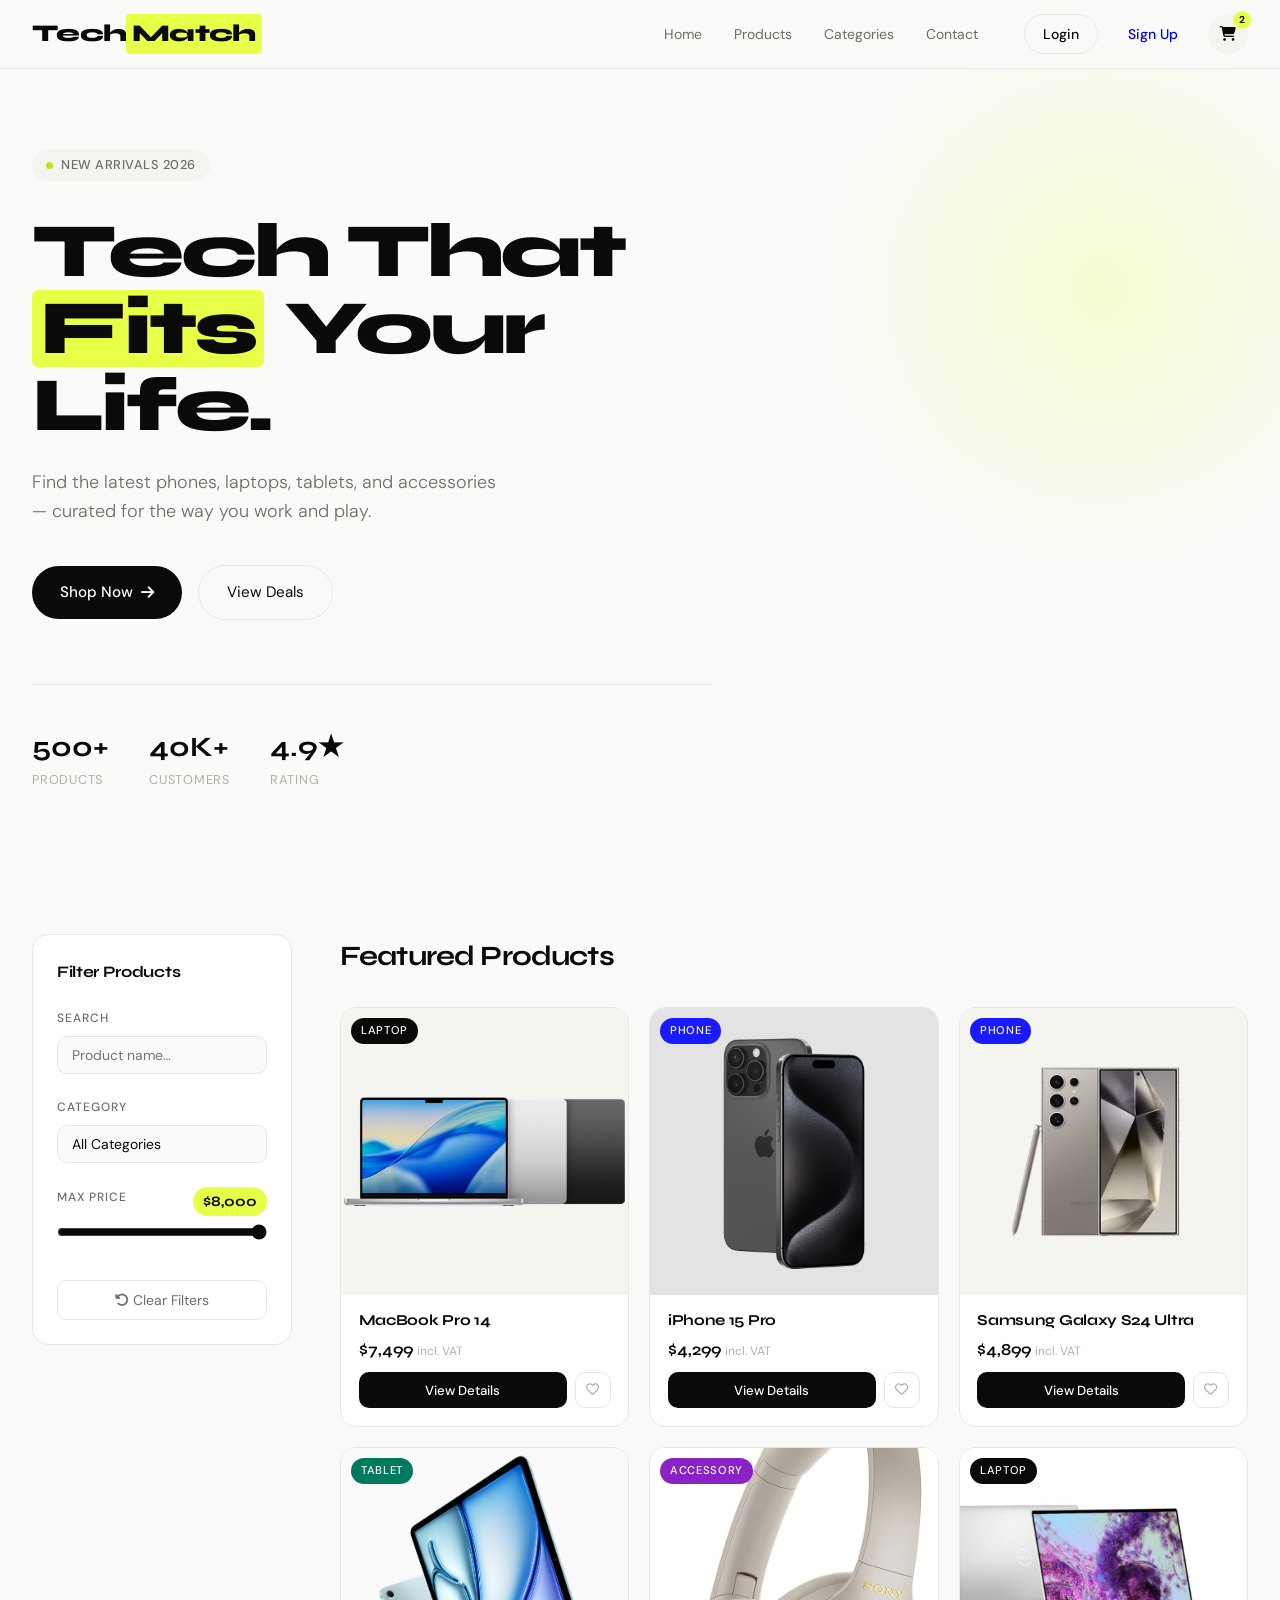
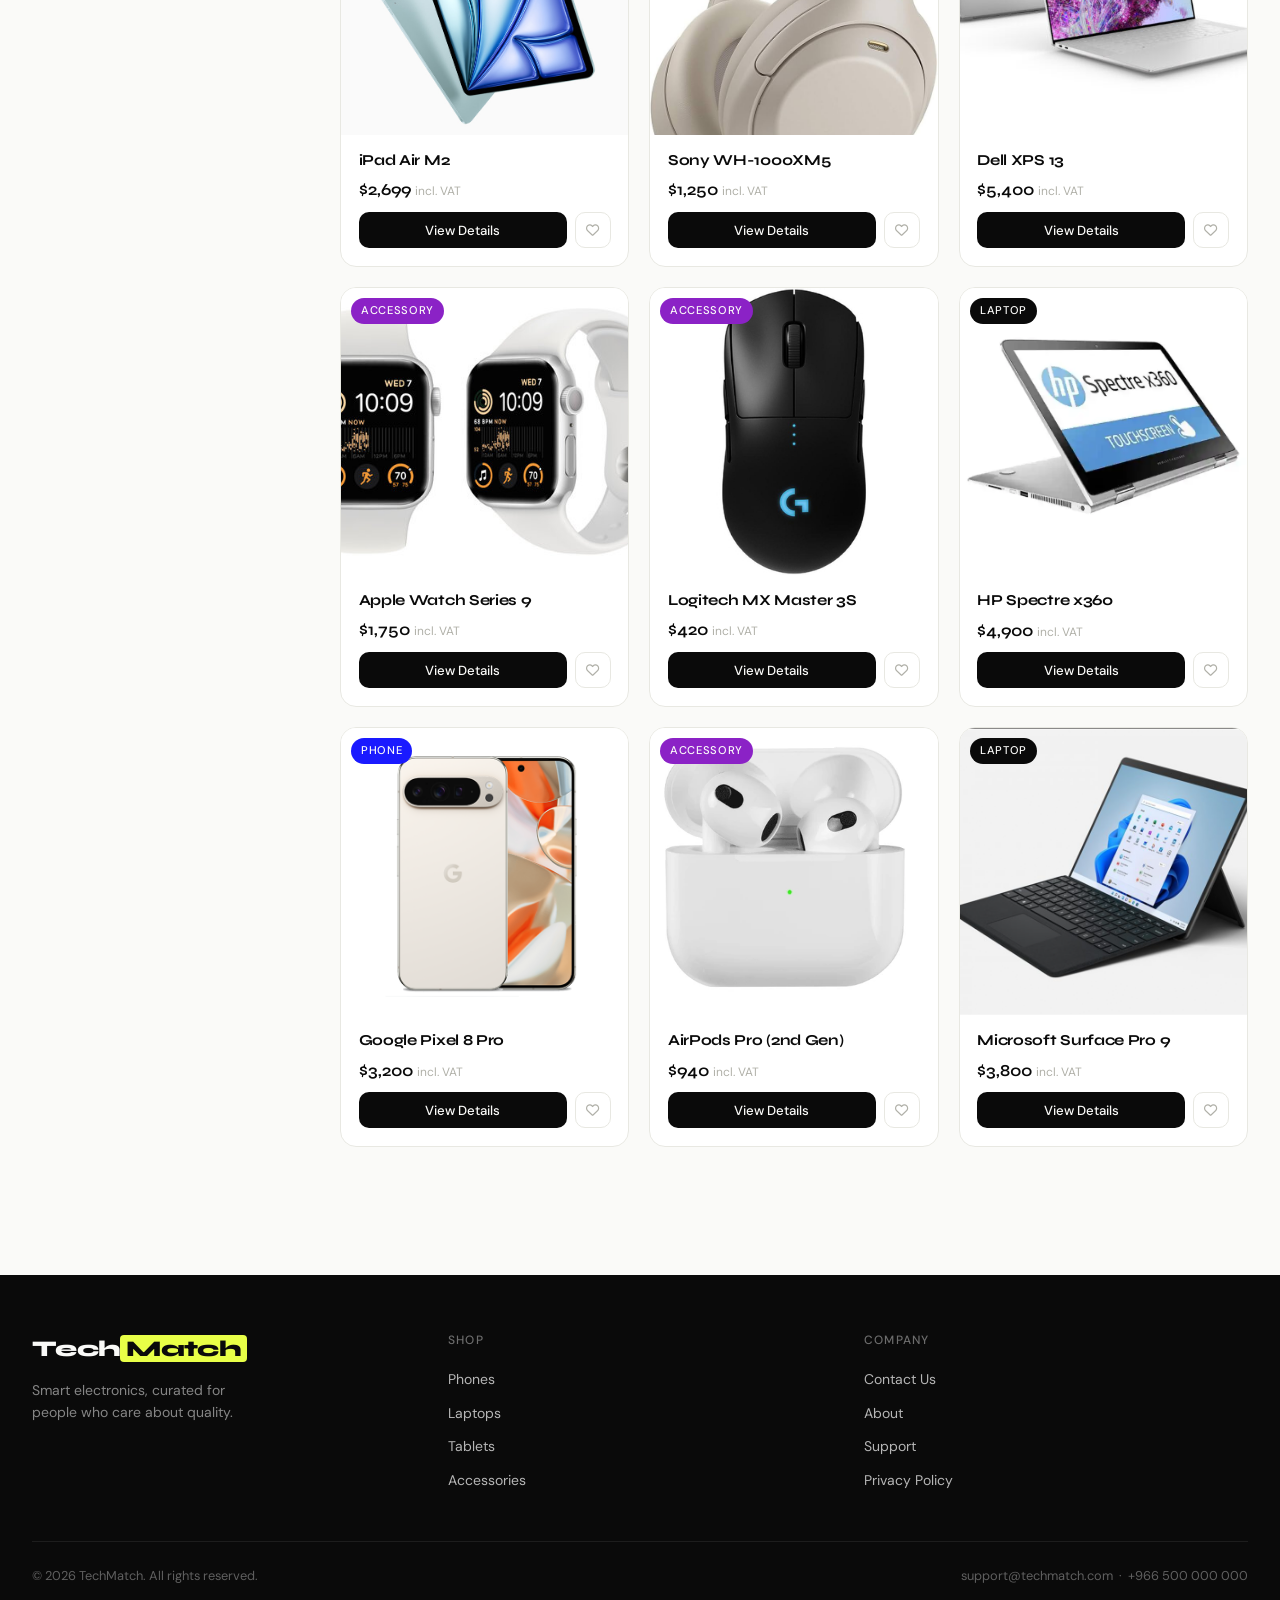
==== index.html @ baa8d76c "Update index.html" ====
<!DOCTYPE html>
<html lang="en">
<head>
  <meta charset="UTF-8" />
  <meta name="viewport" content="width=device-width, initial-scale=1.0" />
  <title>TechMatch — Smart Electronics Store</title>

  <link rel="stylesheet" href="https://cdnjs.cloudflare.com/ajax/libs/font-awesome/6.5.0/css/all.min.css" />
  <link href="https://fonts.googleapis.com/css2?family=Syne:wght@400;600;700;800&family=DM+Sans:ital,wght@0,300;0,400;0,500;1,300&display=swap" rel="stylesheet" />
  <link rel="stylesheet" href="css/index.css" />
</head>
<body>

  <header>
    <nav class="navbar">
      <div class="logo">Tech<span>Match</span></div>

      <ul class="nav-links">
        <li><a href="index.html">Home</a></li>
        <li><a href="#products">Products</a></li>
        <li><a href="#">Categories</a></li>
        <li><a href="html/contact.html">Contact</a></li>
      </ul>

      <div class="nav-actions">
  <a href="login.html" class="btn-nav btn-nav-outline">Login</a>
  <a href="signup.html" class="btn-nav btn-nav-primary">Sign Up</a>

  <a href="cart.html" class="cart-icon">
    <i class="fa-solid fa-cart-shopping"></i>
    <span class="cart-count">2</span>
  </a>
</div>
    </nav>
  </header>

  <section class="hero">
    <div class="hero-content">
      <div class="hero-eyebrow"><span></span> New Arrivals 2026</div>
      <h1>Tech That <em>Fits</em> Your Life.</h1>
      <p>Find the latest phones, laptops, tablets, and accessories — curated for the way you work and play.</p>

      <div class="hero-cta">
        <a href="#products" class="btn-primary">
          Shop Now <i class="fa-solid fa-arrow-right"></i>
        </a>
        <a href="#" class="btn-secondary">
          View Deals
        </a>
      </div>

      <div class="hero-stats">
        <div>
          <div class="hero-stat-num">500+</div>
          <div class="hero-stat-label">Products</div>
        </div>
        <div>
          <div class="hero-stat-num">40K+</div>
          <div class="hero-stat-label">Customers</div>
        </div>
        <div>
          <div class="hero-stat-num">4.9★</div>
          <div class="hero-stat-label">Rating</div>
        </div>
      </div>
    </div>
  </section>

  <main class="container" id="products">
    <aside class="sidebar" aria-label="Product filters">
      <h2>Filter Products</h2>

      <div class="filter-group">
        <label for="search">Search</label>
        <input type="text" id="search" placeholder="Product name…" />
      </div>

      <div class="filter-group">
        <label for="category">Category</label>
        <select id="category">
          <option value="all">All Categories</option>
          <option value="phone">Phones</option>
          <option value="laptop">Laptops</option>
          <option value="tablet">Tablets</option>
          <option value="accessory">Accessories</option>
        </select>
      </div>

      <div class="filter-group">
        <div class="price-display">
          <label for="price">Max Price</label>
          <span class="price-badge" id="priceValue">$8,000</span>
        </div>
        <input type="range" id="price" min="100" max="8000" value="8000" step="100" />
      </div>

      <button class="clear-btn" id="clearFilters">
        <i class="fa-solid fa-rotate-left"></i> Clear Filters
      </button>
    </aside>

    <section class="products-section">
      <h2>Featured Products</h2>

      <div class="products-grid" id="productsGrid">

        <article class="product-card" data-category="laptop" data-price="7499" data-id="macbook-pro-14">
          <div class="product-img-wrap">
            <img src="images/products/macpro.jpg" alt="MacBook Pro 14" />
            <span class="product-badge laptop">Laptop</span>
          </div>
          <div class="product-info">
            <h3>MacBook Pro 14</h3>
            <p class="price">$7,499 <small>incl. VAT</small></p>
            <div class="product-actions">
              <button class="btn-view" onclick="goToProduct('macbook-pro-14')">View Details</button>
              <button class="btn-wishlist" aria-label="Add to wishlist"><i class="fa-regular fa-heart"></i></button>
            </div>
          </div>
        </article>

        <article class="product-card" data-category="phone" data-price="4299" data-id="iphone-15-pro">
          <div class="product-img-wrap">
            <img src="images/products/iphone15.jpg" alt="iPhone 15 Pro" />
            <span class="product-badge phone">Phone</span>
          </div>
          <div class="product-info">
            <h3>iPhone 15 Pro</h3>
            <p class="price">$4,299 <small>incl. VAT</small></p>
            <div class="product-actions">
              <button class="btn-view" onclick="goToProduct('iphone-15-pro')">View Details</button>
              <button class="btn-wishlist" aria-label="Add to wishlist"><i class="fa-regular fa-heart"></i></button>
            </div>
          </div>
        </article>

        <article class="product-card" data-category="phone" data-price="4899" data-id="samsung-s24-ultra">
          <div class="product-img-wrap">
            <img src="images/products/s24u.jpg" alt="Samsung Galaxy S24 Ultra" />
            <span class="product-badge phone">Phone</span>
          </div>
          <div class="product-info">
            <h3>Samsung Galaxy S24 Ultra</h3>
            <p class="price">$4,899 <small>incl. VAT</small></p>
            <div class="product-actions">
              <button class="btn-view" onclick="goToProduct('samsung-s24-ultra')">View Details</button>
              <button class="btn-wishlist" aria-label="Add to wishlist"><i class="fa-regular fa-heart"></i></button>
            </div>
          </div>
        </article>

        <article class="product-card" data-category="tablet" data-price="2699" data-id="ipad-air-m2">
          <div class="product-img-wrap">
            <img src="images/products/ipadair.jpg" alt="iPad Air M2" />
            <span class="product-badge tablet">Tablet</span>
          </div>
          <div class="product-info">
            <h3>iPad Air M2</h3>
            <p class="price">$2,699 <small>incl. VAT</small></p>
            <div class="product-actions">
              <button class="btn-view" onclick="goToProduct('ipad-air-m2')">View Details</button>
              <button class="btn-wishlist" aria-label="Add to wishlist"><i class="fa-regular fa-heart"></i></button>
            </div>
          </div>
        </article>

        <article class="product-card" data-category="accessory" data-price="1250" data-id="sony-wh1000xm5">
          <div class="product-img-wrap">
            <img src="images/products/sonyh.jpg" alt="Sony WH-1000XM5" />
            <span class="product-badge accessory">Accessory</span>
          </div>
          <div class="product-info">
            <h3>Sony WH-1000XM5</h3>
            <p class="price">$1,250 <small>incl. VAT</small></p>
            <div class="product-actions">
              <button class="btn-view" onclick="goToProduct('sony-wh1000xm5')">View Details</button>
              <button class="btn-wishlist" aria-label="Add to wishlist"><i class="fa-regular fa-heart"></i></button>
            </div>
          </div>
        </article>

        <article class="product-card" data-category="laptop" data-price="5400" data-id="dell-xps-13">
          <div class="product-img-wrap">
            <img src="images/products/dellxps.jpg" alt="Dell XPS 13" />
            <span class="product-badge laptop">Laptop</span>
          </div>
          <div class="product-info">
            <h3>Dell XPS 13</h3>
            <p class="price">$5,400 <small>incl. VAT</small></p>
            <div class="product-actions">
              <button class="btn-view" onclick="goToProduct('dell-xps-13')">View Details</button>
              <button class="btn-wishlist" aria-label="Add to wishlist"><i class="fa-regular fa-heart"></i></button>
            </div>
          </div>
        </article>

        <article class="product-card" data-category="accessory" data-price="1750" data-id="apple-watch-s9">
          <div class="product-img-wrap">
            <img src="images/products/watch9.jpg" alt="Apple Watch Series 9" />
            <span class="product-badge accessory">Accessory</span>
          </div>
          <div class="product-info">
            <h3>Apple Watch Series 9</h3>
            <p class="price">$1,750 <small>incl. VAT</small></p>
            <div class="product-actions">
              <button class="btn-view" onclick="goToProduct('apple-watch-s9')">View Details</button>
              <button class="btn-wishlist" aria-label="Add to wishlist"><i class="fa-regular fa-heart"></i></button>
            </div>
          </div>
        </article>

        <article class="product-card" data-category="accessory" data-price="420" data-id="logitech-mx-master">
          <div class="product-img-wrap">
            <img src="images/products/logimouse.jpg" alt="Logitech MX Master 3S" />
            <span class="product-badge accessory">Accessory</span>
          </div>
          <div class="product-info">
            <h3>Logitech MX Master 3S</h3>
            <p class="price">$420 <small>incl. VAT</small></p>
            <div class="product-actions">
              <button class="btn-view" onclick="goToProduct('logitech-mx-master')">View Details</button>
              <button class="btn-wishlist" aria-label="Add to wishlist"><i class="fa-regular fa-heart"></i></button>
            </div>
          </div>
        </article>

        <article class="product-card" data-category="laptop" data-price="4900" data-id="hp-spectre-x360">
          <div class="product-img-wrap">
            <img src="images/products/hpspectre.jpg" alt="HP Spectre x360" />
            <span class="product-badge laptop">Laptop</span>
          </div>
          <div class="product-info">
            <h3>HP Spectre x360</h3>
            <p class="price">$4,900 <small>incl. VAT</small></p>
            <div class="product-actions">
              <button class="btn-view" onclick="goToProduct('hp-spectre-x360')">View Details</button>
              <button class="btn-wishlist" aria-label="Add to wishlist"><i class="fa-regular fa-heart"></i></button>
            </div>
          </div>
        </article>

        <article class="product-card" data-category="phone" data-price="3200" data-id="google-pixel-8-pro">
          <div class="product-img-wrap">
            <img src="images/products/pixel8.jpg" alt="Google Pixel 8 Pro" />
            <span class="product-badge phone">Phone</span>
          </div>
          <div class="product-info">
            <h3>Google Pixel 8 Pro</h3>
            <p class="price">$3,200 <small>incl. VAT</small></p>
            <div class="product-actions">
              <button class="btn-view" onclick="goToProduct('google-pixel-8-pro')">View Details</button>
              <button class="btn-wishlist" aria-label="Add to wishlist"><i class="fa-regular fa-heart"></i></button>
            </div>
          </div>
        </article>

        <article class="product-card" data-category="accessory" data-price="940" data-id="airpods-pro-2">
          <div class="product-img-wrap">
            <img src="images/products/airpods.jpg" alt="AirPods Pro 2nd Gen" />
            <span class="product-badge accessory">Accessory</span>
          </div>
          <div class="product-info">
            <h3>AirPods Pro (2nd Gen)</h3>
            <p class="price">$940 <small>incl. VAT</small></p>
            <div class="product-actions">
              <button class="btn-view" onclick="goToProduct('airpods-pro-2')">View Details</button>
              <button class="btn-wishlist" aria-label="Add to wishlist"><i class="fa-regular fa-heart"></i></button>
            </div>
          </div>
        </article>

        <article class="product-card" data-category="laptop" data-price="3800" data-id="surface-pro-9">
          <div class="product-img-wrap">
            <img src="images/products/surface.jpg" alt="Microsoft Surface Pro 9" />
            <span class="product-badge laptop">Laptop</span>
          </div>
          <div class="product-info">
            <h3>Microsoft Surface Pro 9</h3>
            <p class="price">$3,800 <small>incl. VAT</small></p>
            <div class="product-actions">
              <button class="btn-view" onclick="goToProduct('surface-pro-9')">View Details</button>
              <button class="btn-wishlist" aria-label="Add to wishlist"><i class="fa-regular fa-heart"></i></button>
            </div>
          </div>
        </article>

      </div>
    </section>
  </main>

  <footer>
    <div class="footer-inner">
      <div class="footer-brand">
        <div class="logo-footer">Tech<span>Match</span></div>
        <p>Smart electronics, curated for people who care about quality.</p>
      </div>
      <div class="footer-col">
        <h4>Shop</h4>
        <ul>
          <li><a href="#">Phones</a></li>
          <li><a href="#">Laptops</a></li>
          <li><a href="#">Tablets</a></li>
          <li><a href="#">Accessories</a></li>
        </ul>
      </div>
      <div class="footer-col">
        <h4>Company</h4>
        <ul>
          <li><a href="html/contact.html">Contact Us</a></li>
          <li><a href="#">About</a></li>
          <li><a href="#">Support</a></li>
          <li><a href="#">Privacy Policy</a></li>
        </ul>
      </div>
    </div>
    <div class="footer-bottom">
      <p>&copy; 2026 TechMatch. All rights reserved.</p>
      <p>support@techmatch.com &nbsp;·&nbsp; +966 500 000 000</p>
    </div>
  </footer>

  <script src="js/index.js"></script>
  <script>
    function goToProduct(productId) {
      window.location.href = 'html/product.html?id=' + productId;
    }
  </script>
</body>
</html>
---- css/index.css ----
*,
*::before,
*::after {
  box-sizing: border-box;
  margin: 0;
  padding: 0;
}

:root {
  --black: #0a0a0a;
  --white: #fafaf8;
  --accent: #e8ff47;
  --accent-dark: #c8df20;
  --gray-100: #f4f4f0;
  --gray-200: #e8e8e2;
  --gray-400: #b0b0a8;
  --gray-600: #6e6e68;
  --gray-800: #2a2a26;
  --card-bg: #ffffff;
  --nav-h: 68px;
}

html {
  scroll-behavior: smooth;
}

body {
  font-family: 'DM Sans', sans-serif;
  background: var(--white);
  color: var(--black);
  font-size: 16px;
  line-height: 1.6;
  overflow-x: hidden;
}

/* NAVBAR */
header {
  position: sticky;
  top: 0;
  z-index: 100;
  background: rgba(250, 250, 248, 0.92);
  backdrop-filter: blur(14px);
  border-bottom: 1px solid var(--gray-200);
}

.navbar {
  max-width: 1280px;
  margin: 0 auto;
  padding: 0 2rem;
  height: var(--nav-h);
  display: flex;
  align-items: center;
  gap: 2rem;
}

.logo {
  font-family: 'Syne', sans-serif;
  font-weight: 800;
  font-size: 1.5rem;
  letter-spacing: -0.03em;
  color: var(--black);
  text-decoration: none;
  flex-shrink: 0;
}

.logo span {
  display: inline-block;
  background: var(--accent);
  color: var(--black);
  padding: 1px 6px;
  border-radius: 4px;
}

.nav-links {
  display: flex;
  list-style: none;
  gap: 0.25rem;
  margin-left: auto;
}

.nav-links a {
  display: block;
  padding: 6px 14px;
  font-size: 0.875rem;
  font-weight: 400;
  color: var(--gray-600);
  text-decoration: none;
  border-radius: 100px;
  transition: background 0.18s, color 0.18s;
}

.nav-links a:hover {
  background: var(--gray-100);
  color: var(--black);
}

.nav-actions {
  display: flex;
  align-items: center;
  gap: 0.75rem;
  flex-shrink: 0;
}

.btn-nav {
  padding: 8px 18px;
  font-family: 'DM Sans', sans-serif;
  font-size: 0.875rem;
  font-weight: 500;
  border-radius: 100px;
  cursor: pointer;
  text-decoration: none;
  transition: all 0.18s;
}

.btn-nav-outline {
  background: transparent;
  border: 1px solid var(--gray-200);
  color: var(--black);
}

.btn-nav-outline:hover {
  background: var(--gray-100);
}

.cart-icon {
  position: relative;
  width: 40px;
  height: 40px;
  display: flex;
  align-items: center;
  justify-content: center;
  border-radius: 50%;
  background: var(--gray-100);
  color: var(--black);
  text-decoration: none;
  transition: background 0.18s;
  font-size: 0.9rem;
}

.cart-icon:hover {
  background: var(--gray-200);
}

.cart-count {
  position: absolute;
  top: -3px;
  right: -3px;
  width: 18px;
  height: 18px;
  background: var(--accent);
  color: var(--black);
  font-size: 10px;
  font-weight: 700;
  border-radius: 50%;
  display: flex;
  align-items: center;
  justify-content: center;
}

/* HERO */
.hero {
  min-height: calc(92vh - var(--nav-h));
  display: flex;
  align-items: center;
  padding: 5rem 2rem;
  max-width: 1280px;
  margin: 0 auto;
  position: relative;
}

.hero::before {
  content: '';
  position: absolute;
  top: -80px;
  right: -120px;
  width: 600px;
  height: 600px;
  background: radial-gradient(circle, rgba(232, 255, 71, 0.22) 0%, transparent 65%);
  pointer-events: none;
}

.hero-content {
  max-width: 680px;
}

.hero-eyebrow {
  display: inline-flex;
  align-items: center;
  gap: 8px;
  padding: 6px 14px;
  background: var(--gray-100);
  border-radius: 100px;
  font-size: 0.8rem;
  font-weight: 500;
  color: var(--gray-600);
  margin-bottom: 2rem;
  letter-spacing: 0.04em;
  text-transform: uppercase;
}

.hero-eyebrow span {
  display: inline-block;
  width: 7px;
  height: 7px;
  background: var(--accent-dark);
  border-radius: 50%;
}

.hero h1 {
  font-family: 'Syne', sans-serif;
  font-size: clamp(2.8rem, 6vw, 5.5rem);
  font-weight: 800;
  line-height: 1;
  letter-spacing: -0.04em;
  color: var(--black);
  margin-bottom: 1.5rem;
}

.hero h1 em {
  font-style: normal;
  display: inline-block;
  background: var(--accent);
  padding: 0 8px;
  border-radius: 6px;
}

.hero p {
  font-size: 1.125rem;
  color: var(--gray-600);
  max-width: 480px;
  margin-bottom: 2.5rem;
  font-weight: 300;
}

.hero-cta {
  display: flex;
  align-items: center;
  gap: 1rem;
  flex-wrap: wrap;
}

.btn-primary {
  display: inline-flex;
  align-items: center;
  gap: 8px;
  padding: 14px 28px;
  background: var(--black);
  color: var(--white);
  font-family: 'DM Sans', sans-serif;
  font-size: 0.95rem;
  font-weight: 500;
  border-radius: 100px;
  text-decoration: none;
  transition: transform 0.2s, background 0.2s;
}

.btn-primary:hover {
  background: var(--gray-800);
  transform: translateY(-1px);
}

.btn-secondary {
  display: inline-flex;
  align-items: center;
  gap: 8px;
  padding: 14px 28px;
  background: transparent;
  color: var(--black);
  font-family: 'DM Sans', sans-serif;
  font-size: 0.95rem;
  font-weight: 400;
  border-radius: 100px;
  text-decoration: none;
  border: 1px solid var(--gray-200);
  transition: border-color 0.2s, background 0.2s;
}

.btn-secondary:hover {
  border-color: var(--gray-400);
  background: var(--gray-100);
}

.hero-stats {
  display: flex;
  gap: 2.5rem;
  margin-top: 4rem;
  padding-top: 2.5rem;
  border-top: 1px solid var(--gray-200);
}

.hero-stat-num {
  font-family: 'Syne', sans-serif;
  font-size: 1.75rem;
  font-weight: 700;
  color: var(--black);
}

.hero-stat-label {
  font-size: 0.8rem;
  color: var(--gray-400);
  text-transform: uppercase;
  letter-spacing: 0.06em;
}

/* MAIN */
.container {
  max-width: 1280px;
  margin: 0 auto;
  padding: 4rem 2rem;
  display: grid;
  grid-template-columns: 260px 1fr;
  gap: 3rem;
  align-items: start;
}

/* SIDEBAR */
.sidebar {
  background: var(--card-bg);
  border: 1px solid var(--gray-200);
  border-radius: 16px;
  padding: 1.5rem;
  position: sticky;
  top: calc(var(--nav-h) + 1.5rem);
}

.sidebar h2 {
  font-family: 'Syne', sans-serif;
  font-size: 1rem;
  font-weight: 700;
  letter-spacing: -0.02em;
  margin-bottom: 1.5rem;
  color: var(--black);
}

.filter-group {
  margin-bottom: 1.5rem;
}

.filter-group label {
  display: block;
  font-size: 0.75rem;
  font-weight: 500;
  color: var(--gray-600);
  text-transform: uppercase;
  letter-spacing: 0.08em;
  margin-bottom: 0.5rem;
}

.filter-group input[type="text"],
.filter-group select {
  width: 100%;
  padding: 9px 14px;
  border: 1px solid var(--gray-200);
  border-radius: 10px;
  font-family: 'DM Sans', sans-serif;
  font-size: 0.875rem;
  background: var(--white);
  color: var(--black);
  transition: border-color 0.18s, box-shadow 0.18s;
  outline: none;
  appearance: none;
}

.filter-group input[type="text"]:focus,
.filter-group select:focus {
  border-color: var(--black);
  box-shadow: 0 0 0 3px rgba(10, 10, 10, 0.07);
}

.filter-group input[type="range"] {
  width: 100%;
  accent-color: var(--black);
  margin-top: 8px;
}

.price-display {
  display: flex;
  justify-content: space-between;
  align-items: center;
}

.price-badge {
  font-family: 'Syne', sans-serif;
  font-size: 0.9rem;
  font-weight: 700;
  background: var(--accent);
  color: var(--black);
  padding: 3px 10px;
  border-radius: 100px;
}

.clear-btn {
  width: 100%;
  padding: 10px;
  background: transparent;
  border: 1px solid var(--gray-200);
  border-radius: 10px;
  font-family: 'DM Sans', sans-serif;
  font-size: 0.875rem;
  color: var(--gray-600);
  cursor: pointer;
  transition: all 0.18s;
  margin-top: 0.5rem;
}

.clear-btn:hover {
  background: var(--gray-100);
  color: var(--black);
  border-color: var(--gray-400);
}

/* PRODUCTS */
.products-section h2 {
  font-family: 'Syne', sans-serif;
  font-size: 1.75rem;
  font-weight: 700;
  letter-spacing: -0.03em;
  color: var(--black);
  margin-bottom: 1.75rem;
}

.products-grid {
  display: grid;
  grid-template-columns: repeat(auto-fill, minmax(220px, 1fr));
  gap: 1.25rem;
}

/* PRODUCT CARD */
.product-card {
  background: var(--card-bg);
  border: 1px solid var(--gray-200);
  border-radius: 16px;
  overflow: hidden;
  display: flex;
  flex-direction: column;
  transition: transform 0.22s, box-shadow 0.22s, border-color 0.22s;
  cursor: pointer;
  animation: fadeUp 0.5s ease both;
}

.product-card:hover {
  transform: translateY(-4px);
  border-color: var(--gray-400);
  box-shadow: 0 12px 40px rgba(0, 0, 0, 0.08);
}

.product-img-wrap {
  position: relative;
  aspect-ratio: 1 / 1;
  background: var(--gray-100);
  overflow: hidden;
}

.product-img-wrap img {
  width: 100%;
  height: 100%;
  object-fit: cover;
  transition: transform 0.4s;
}

.product-card:hover .product-img-wrap img {
  transform: scale(1.04);
}

.product-badge {
  position: absolute;
  top: 10px;
  left: 10px;
  padding: 4px 10px;
  border-radius: 100px;
  font-size: 0.7rem;
  font-weight: 500;
  text-transform: uppercase;
  letter-spacing: 0.06em;
  background: var(--black);
  color: var(--white);
}

.product-badge.phone {
  background: #1a1aff;
}

.product-badge.laptop {
  background: #0a0a0a;
}

.product-badge.tablet {
  background: #007a5e;
}

.product-badge.accessory {
  background: #8b22c6;
}

.product-info {
  padding: 1rem 1.1rem 1.1rem;
  display: flex;
  flex-direction: column;
  gap: 0.5rem;
  flex: 1;
}

.product-info h3 {
  font-family: 'Syne', sans-serif;
  font-size: 0.95rem;
  font-weight: 700;
  color: var(--black);
  letter-spacing: -0.02em;
  line-height: 1.2;
}

.product-info .price {
  font-size: 1.05rem;
  font-weight: 600;
  color: var(--black);
  font-family: 'Syne', sans-serif;
}

.product-info .price small {
  font-family: 'DM Sans', sans-serif;
  font-size: 0.75rem;
  font-weight: 400;
  color: var(--gray-400);
}

.product-actions {
  margin-top: auto;
  display: grid;
  grid-template-columns: 1fr auto;
  gap: 8px;
}

.btn-view {
  padding: 9px 14px;
  background: var(--black);
  color: var(--white);
  border: none;
  border-radius: 10px;
  font-family: 'DM Sans', sans-serif;
  font-size: 0.825rem;
  font-weight: 500;
  cursor: pointer;
  transition: background 0.18s;
}

.btn-view:hover {
  background: var(--gray-800);
}

.btn-wishlist {
  width: 36px;
  height: 36px;
  border-radius: 10px;
  border: 1px solid var(--gray-200);
  background: transparent;
  display: flex;
  align-items: center;
  justify-content: center;
  cursor: pointer;
  color: var(--gray-400);
  font-size: 0.85rem;
  transition: all 0.18s;
}

.btn-wishlist:hover {
  border-color: #e84393;
  color: #e84393;
  background: #fff0f8;
}

/* FOOTER */
footer {
  background: var(--black);
  color: var(--white);
  padding: 3.5rem 2rem;
  margin-top: 4rem;
}

.footer-inner {
  max-width: 1280px;
  margin: 0 auto;
  display: grid;
  grid-template-columns: 1fr 1fr 1fr;
  gap: 2rem;
  align-items: start;
}

.footer-brand .logo-footer {
  font-family: 'Syne', sans-serif;
  font-size: 1.4rem;
  font-weight: 800;
  letter-spacing: -0.03em;
  margin-bottom: 0.75rem;
}

.footer-brand .logo-footer span {
  background: var(--accent);
  color: var(--black);
  padding: 0 6px;
  border-radius: 4px;
}

.footer-brand p {
  font-size: 0.875rem;
  color: rgba(255, 255, 255, 0.5);
  max-width: 240px;
}

.footer-col h4 {
  font-size: 0.75rem;
  font-weight: 500;
  text-transform: uppercase;
  letter-spacing: 0.1em;
  color: rgba(255, 255, 255, 0.4);
  margin-bottom: 1rem;
}

.footer-col ul {
  list-style: none;
}

.footer-col ul li {
  margin-bottom: 0.5rem;
}

.footer-col ul li a {
  color: rgba(255, 255, 255, 0.7);
  text-decoration: none;
  font-size: 0.875rem;
  transition: color 0.18s;
}

.footer-col ul li a:hover {
  color: var(--accent);
}

.footer-bottom {
  max-width: 1280px;
  margin: 2.5rem auto 0;
  padding-top: 1.5rem;
  border-top: 1px solid rgba(255, 255, 255, 0.08);
  display: flex;
  align-items: center;
  justify-content: space-between;
  font-size: 0.8rem;
  color: rgba(255, 255, 255, 0.35);
}

/* RESPONSIVE */
@media (max-width: 900px) {
  .container {
    grid-template-columns: 1fr;
  }

  .sidebar {
    position: static;
  }

  .footer-inner {
    grid-template-columns: 1fr 1fr;
  }

  .nav-links {
    display: none;
  }

  .hero h1 {
    font-size: clamp(2.2rem, 8vw, 3.5rem);
  }
}

@media (max-width: 560px) {
  .footer-inner {
    grid-template-columns: 1fr;
  }

  .hero-stats {
    gap: 1.5rem;
  }

  .products-grid {
    grid-template-columns: repeat(2, 1fr);
    gap: 0.75rem;
  }
}

/* ANIMATIONS */
@keyframes fadeUp {
  from {
    opacity: 0;
    transform: translateY(24px);
  }
  to {
    opacity: 1;
    transform: translateY(0);
  }
}

.hero-content > * {
  animation: fadeUp 0.6s ease both;
}

.hero-eyebrow {
  animation-delay: 0.05s;
}

.hero h1 {
  animation-delay: 0.12s;
}

.hero p {
  animation-delay: 0.2s;
}

.hero-cta {
  animation-delay: 0.28s;
}

.hero-stats {
  animation-delay: 0.36s;
}
.back-btn{
display:inline-block;
margin:20px;
text-decoration:none;
color:#000;
font-weight:bold;
}
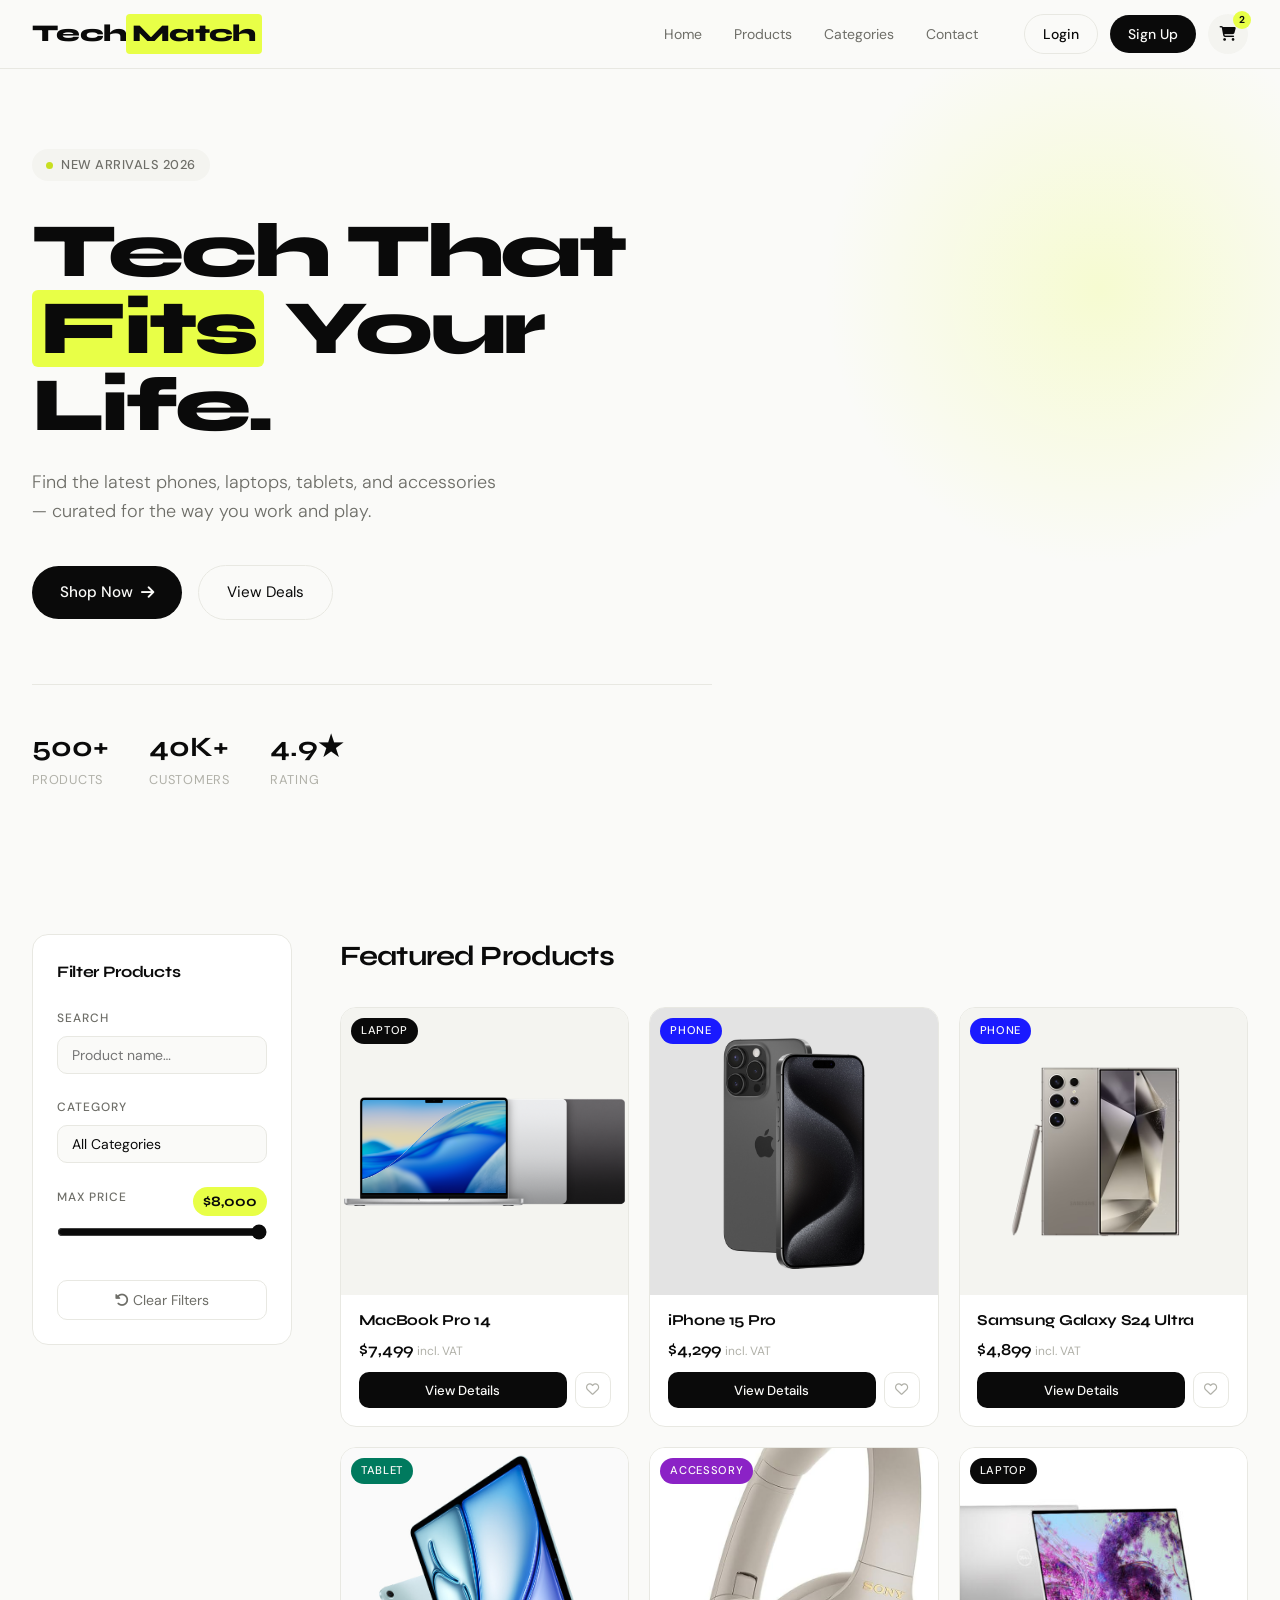
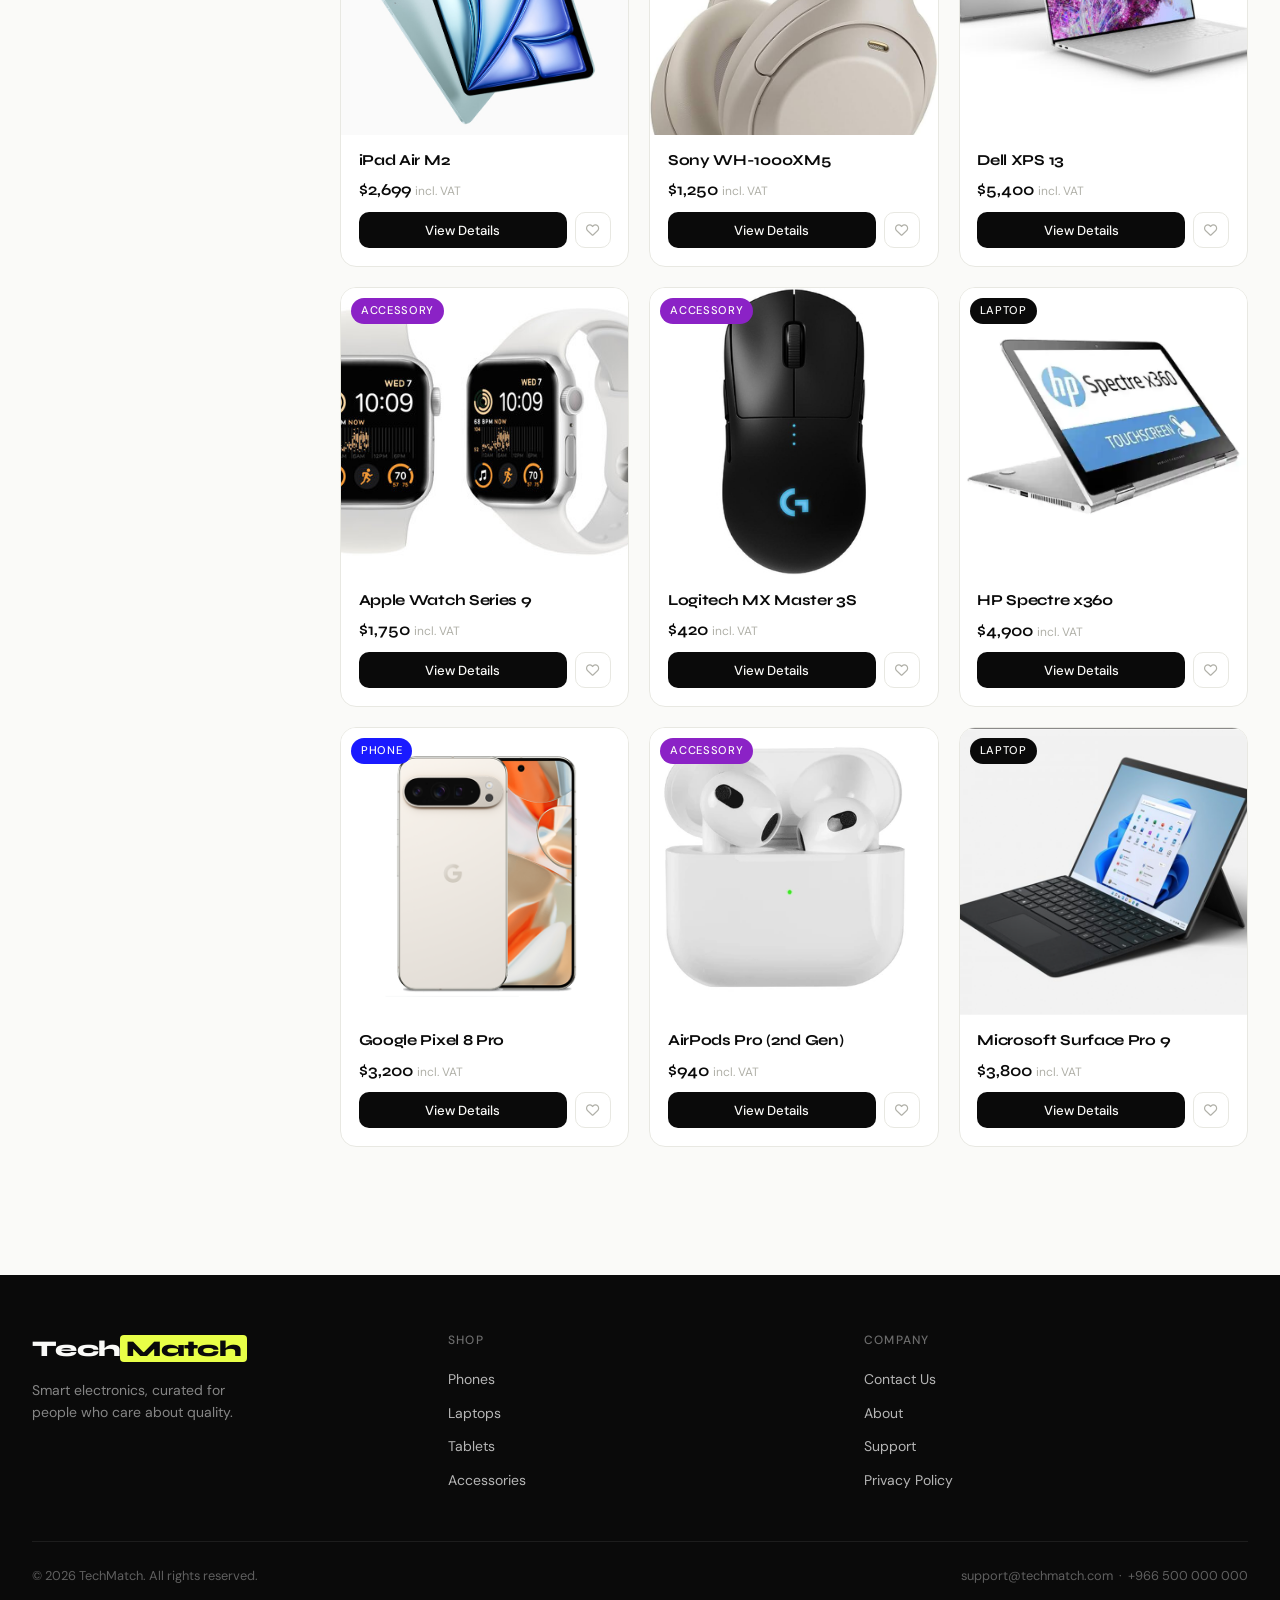
==== commit 4933709f: "Update index.html" ====
--- a/index.html
+++ b/index.html
@@ -23,10 +23,10 @@
       </ul>
 
       <div class="nav-actions">
-  <a href="login.html" class="btn-nav btn-nav-outline">Login</a>
-  <a href="signup.html" class="btn-nav btn-nav-primary">Sign Up</a>
-
-  <a href="cart.html" class="cart-icon">
+  <a href="html/login.html" class="btn-nav btn-nav-outline">Login</a>
+  <a href="html/signup.html" class="btn-nav btn-nav-primary">Sign Up</a>
+
+  <a href="html/cart.html" class="cart-icon">
     <i class="fa-solid fa-cart-shopping"></i>
     <span class="cart-count">2</span>
   </a>
--- a/css/index.css
+++ b/css/index.css
@@ -726,3 +726,12 @@
 color:#000;
 font-weight:bold;
 }
+.btn-nav-primary {
+  background: var(--black);
+  color: var(--white);
+  border: none;
+}
+
+.btn-nav-primary:hover {
+  background: var(--gray-800);
+}
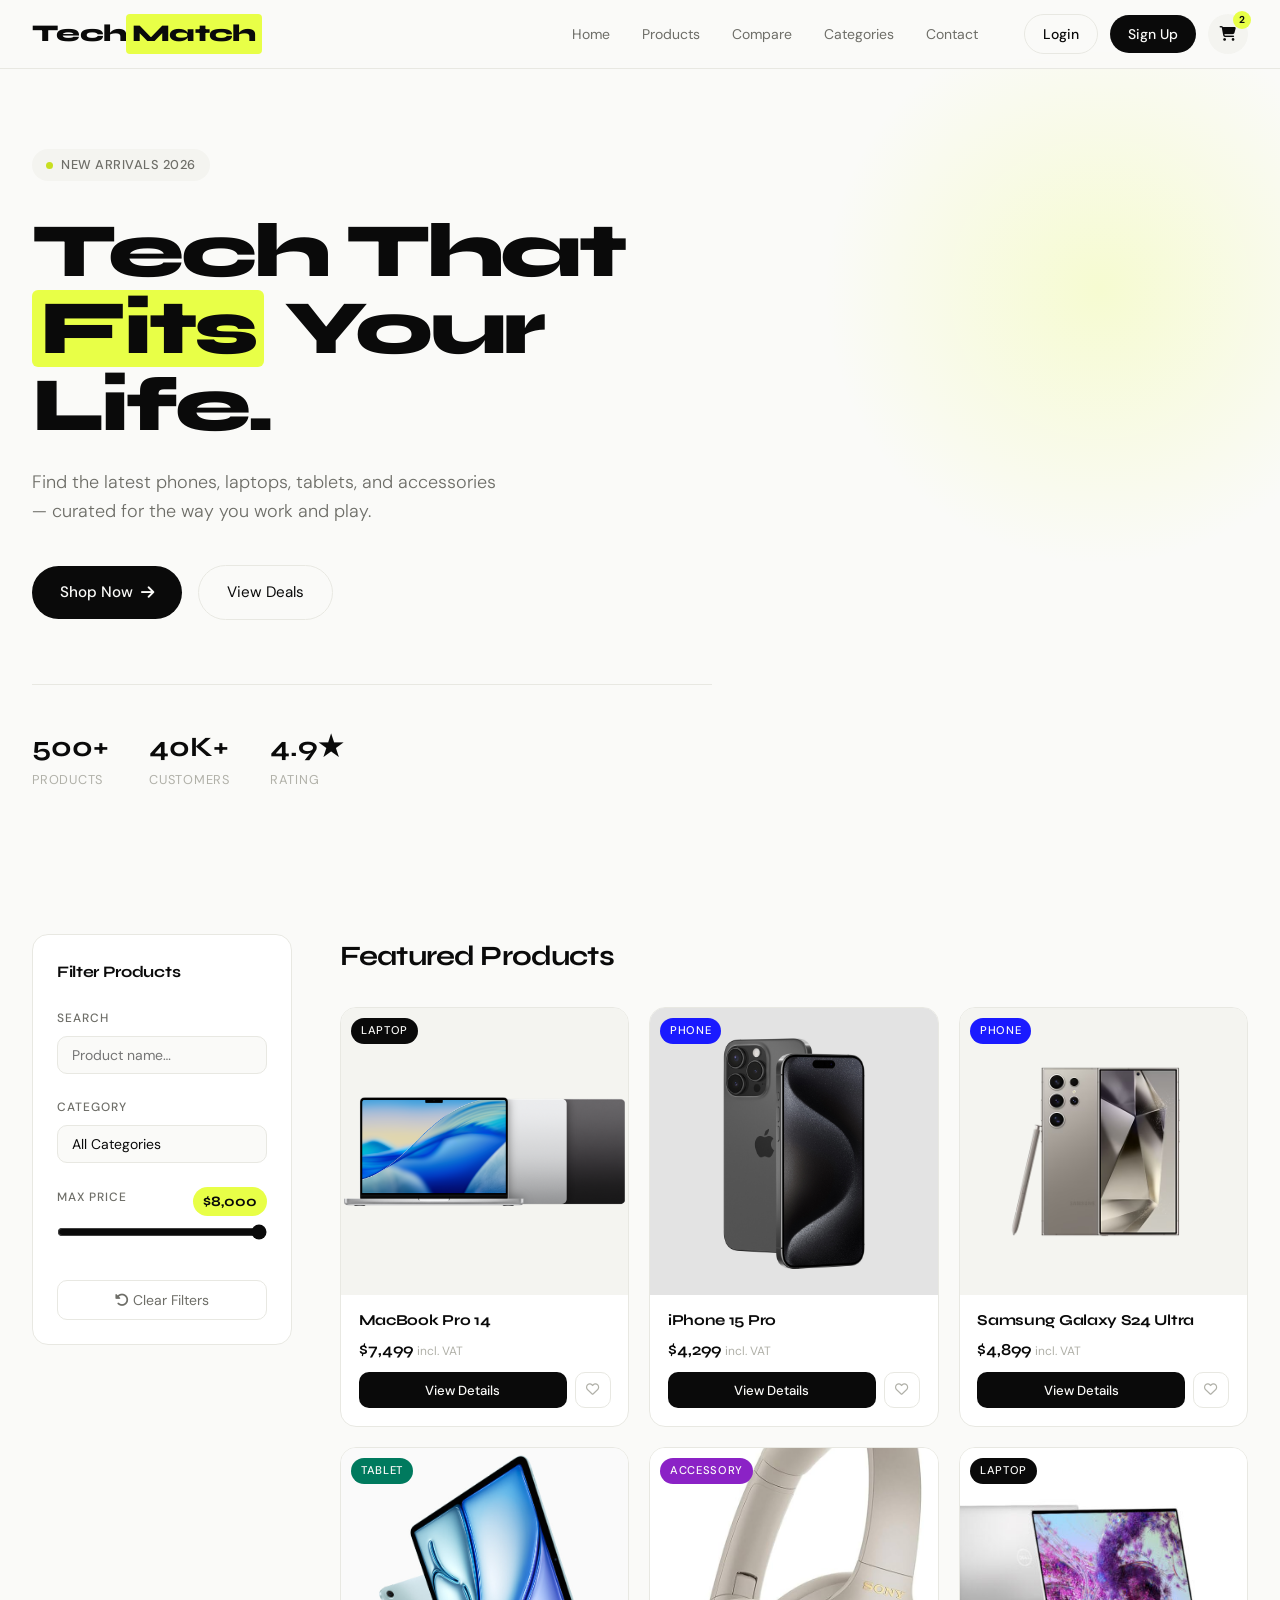
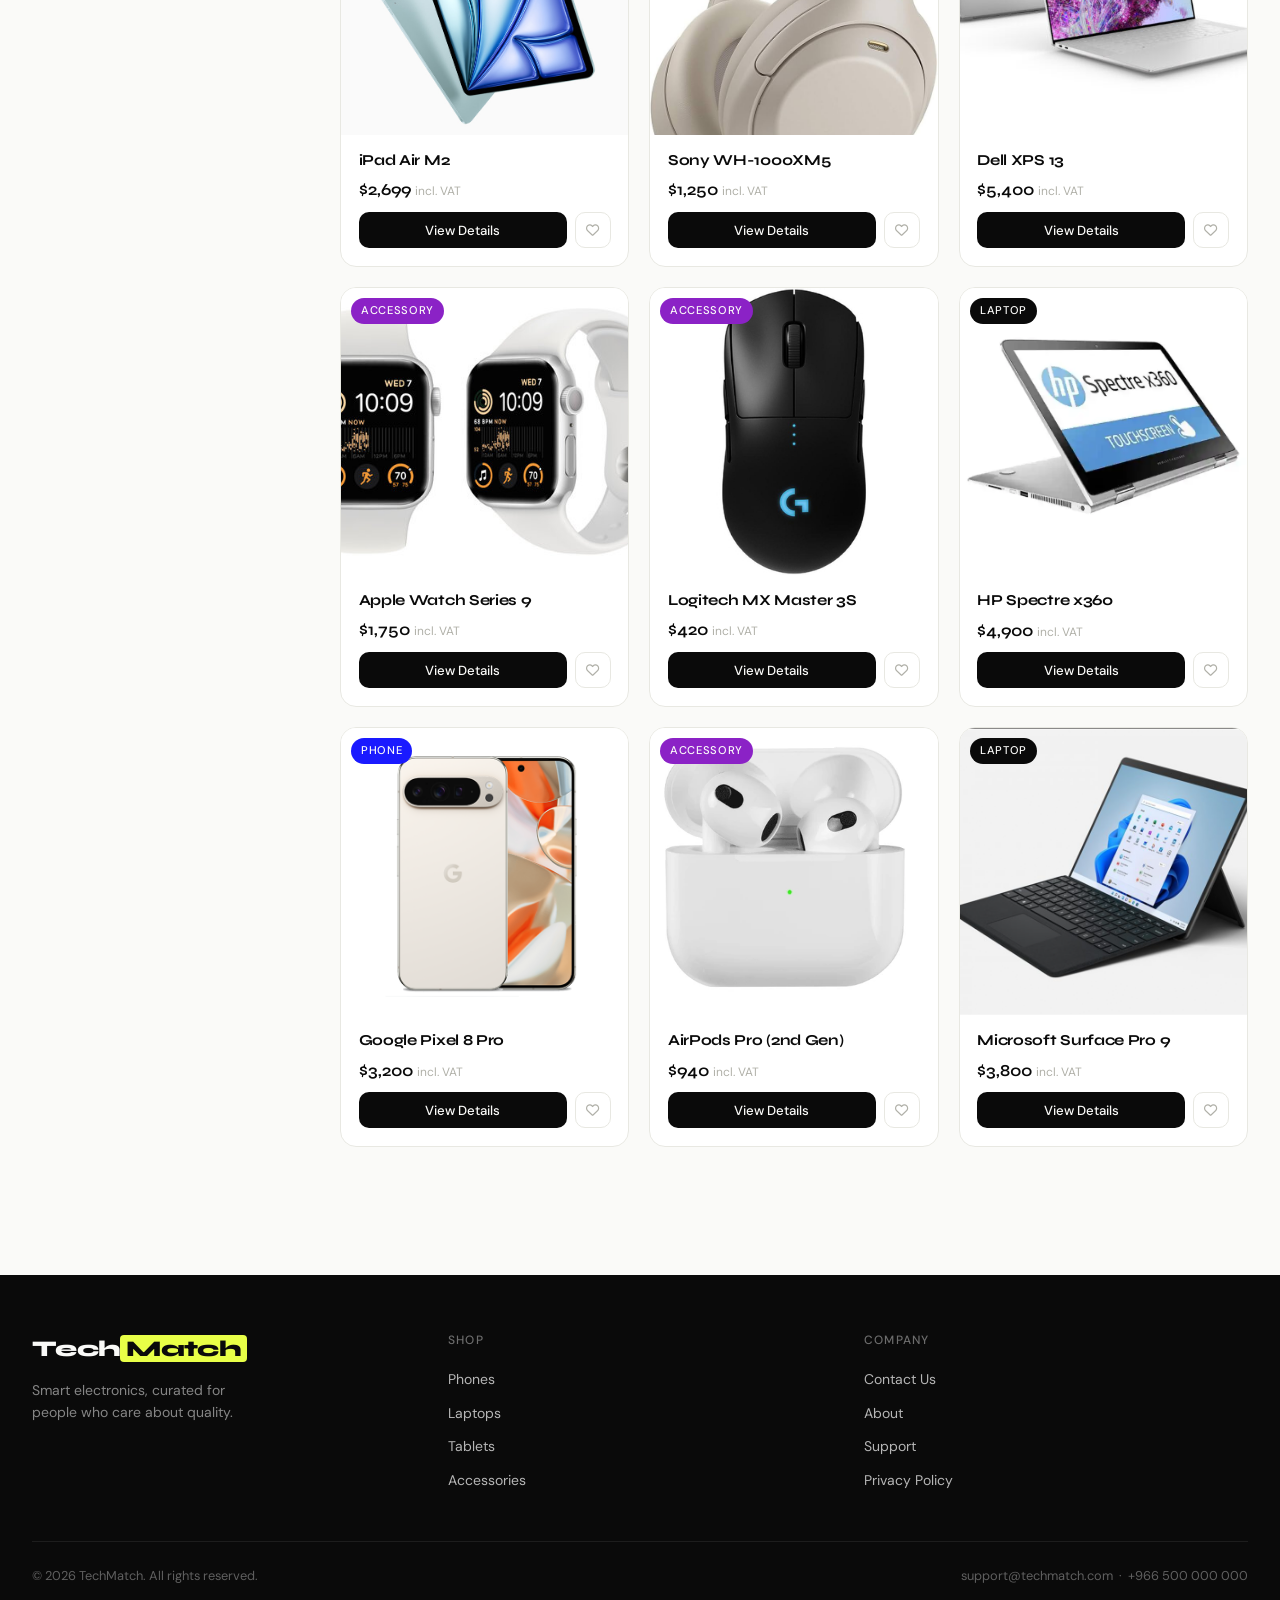
==== commit 5b890e56: "Update index.html" ====
--- a/index.html
+++ b/index.html
@@ -18,6 +18,7 @@
       <ul class="nav-links">
         <li><a href="index.html">Home</a></li>
         <li><a href="#products">Products</a></li>
+        <li><a href="html/compare.html">Compare</a></li>
         <li><a href="#">Categories</a></li>
         <li><a href="html/contact.html">Contact</a></li>
       </ul>
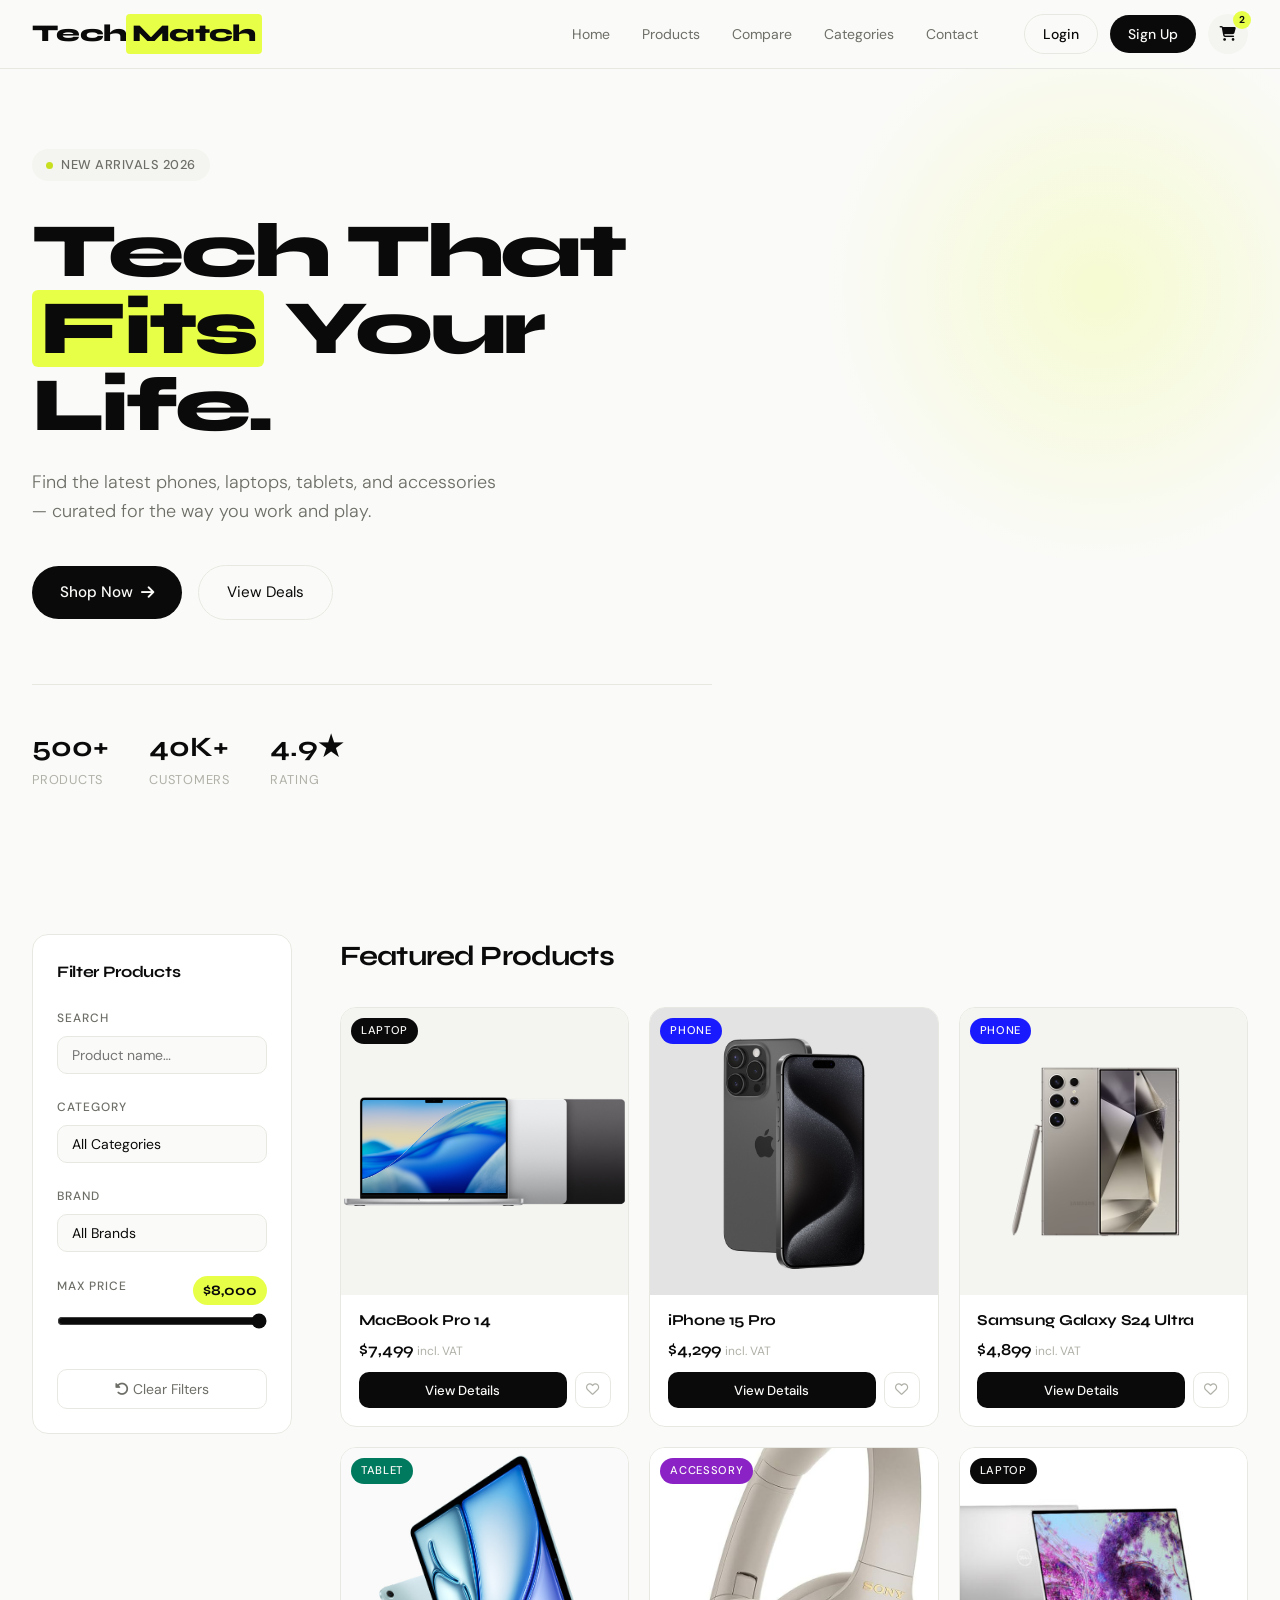
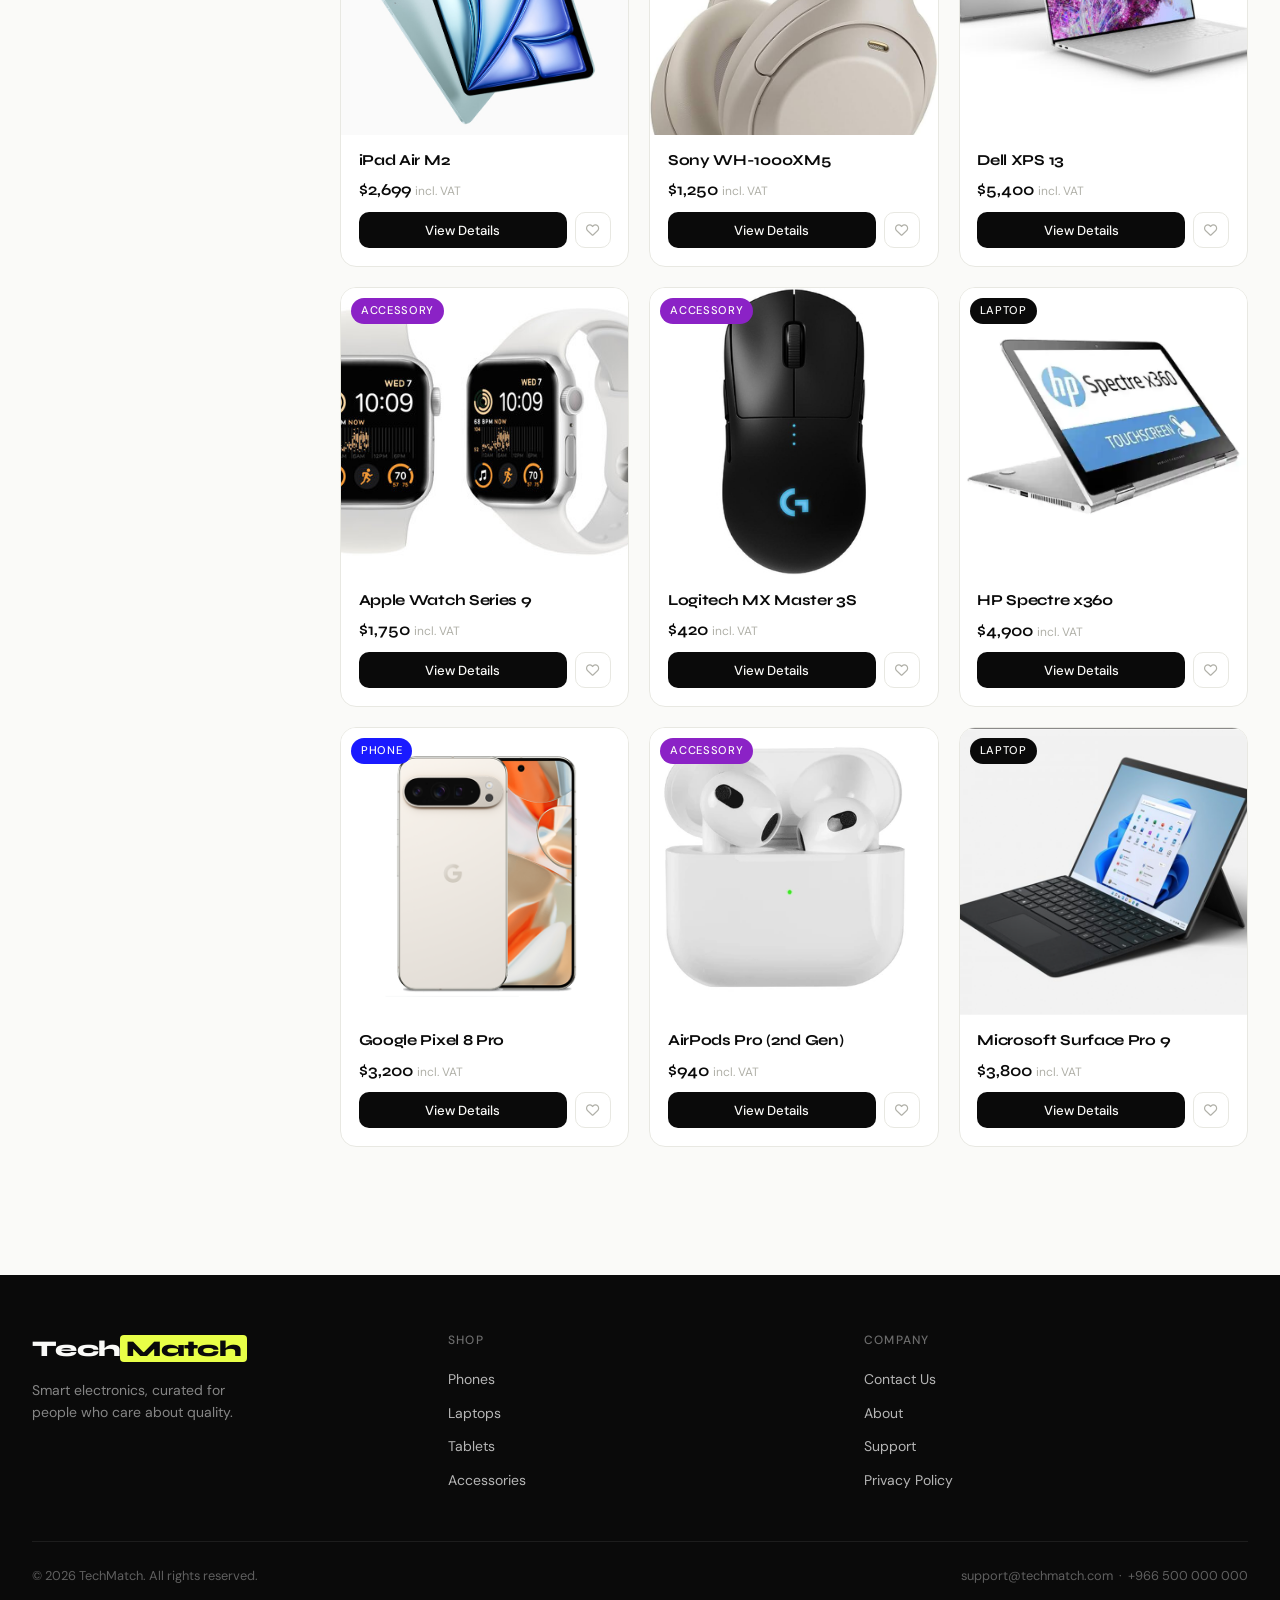
==== commit 7131acbb: "Update index.html" ====
--- a/index.html
+++ b/index.html
@@ -86,7 +86,18 @@
           <option value="accessory">Accessories</option>
         </select>
       </div>
-
+      <div class="filter-group">
+  <label for="brand">Brand</label>
+  <select id="brand">
+    <option>All Brands</option>
+    <option>Apple</option>
+    <option>Samsung</option>
+    <option>Huawei</option>
+    <option>Sony</option>
+    <option>Dell</option>
+    <option>Lenovo</option>
+  </select>
+</div>
       <div class="filter-group">
         <div class="price-display">
           <label for="price">Max Price</label>
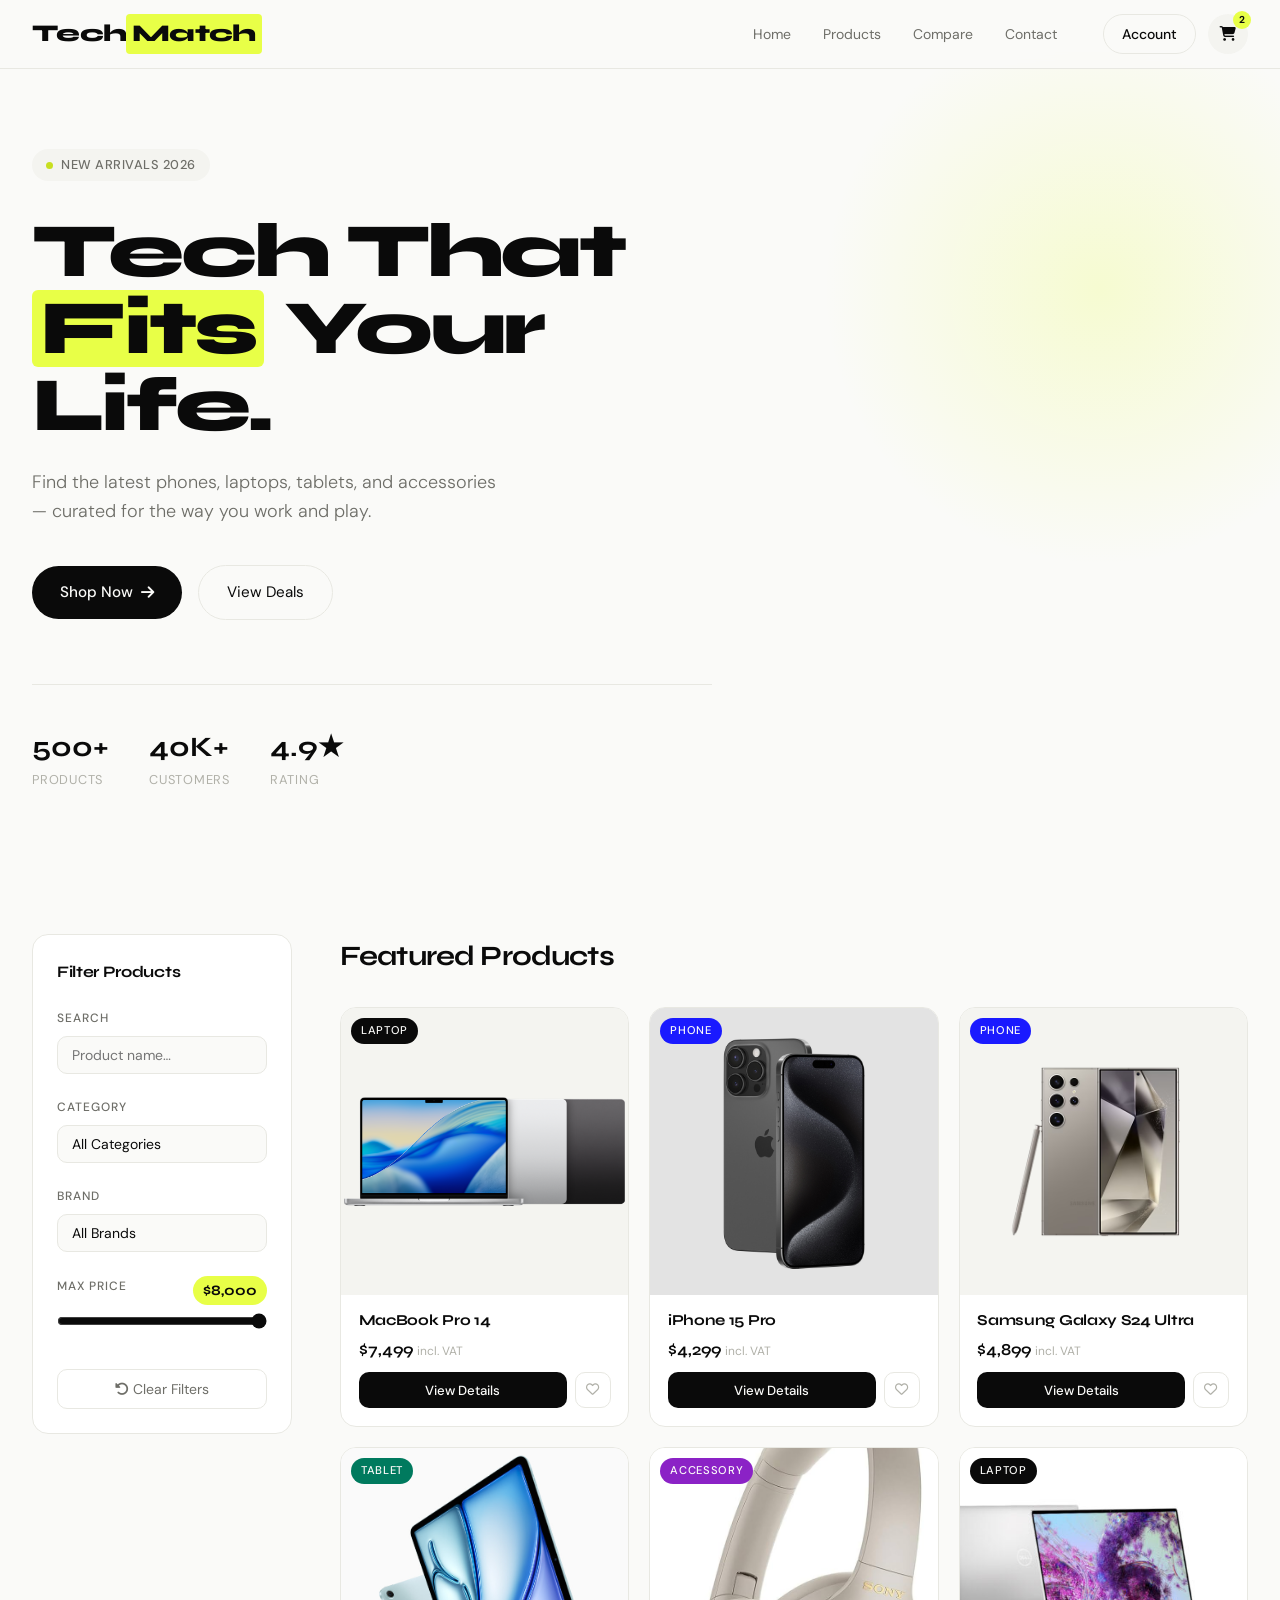
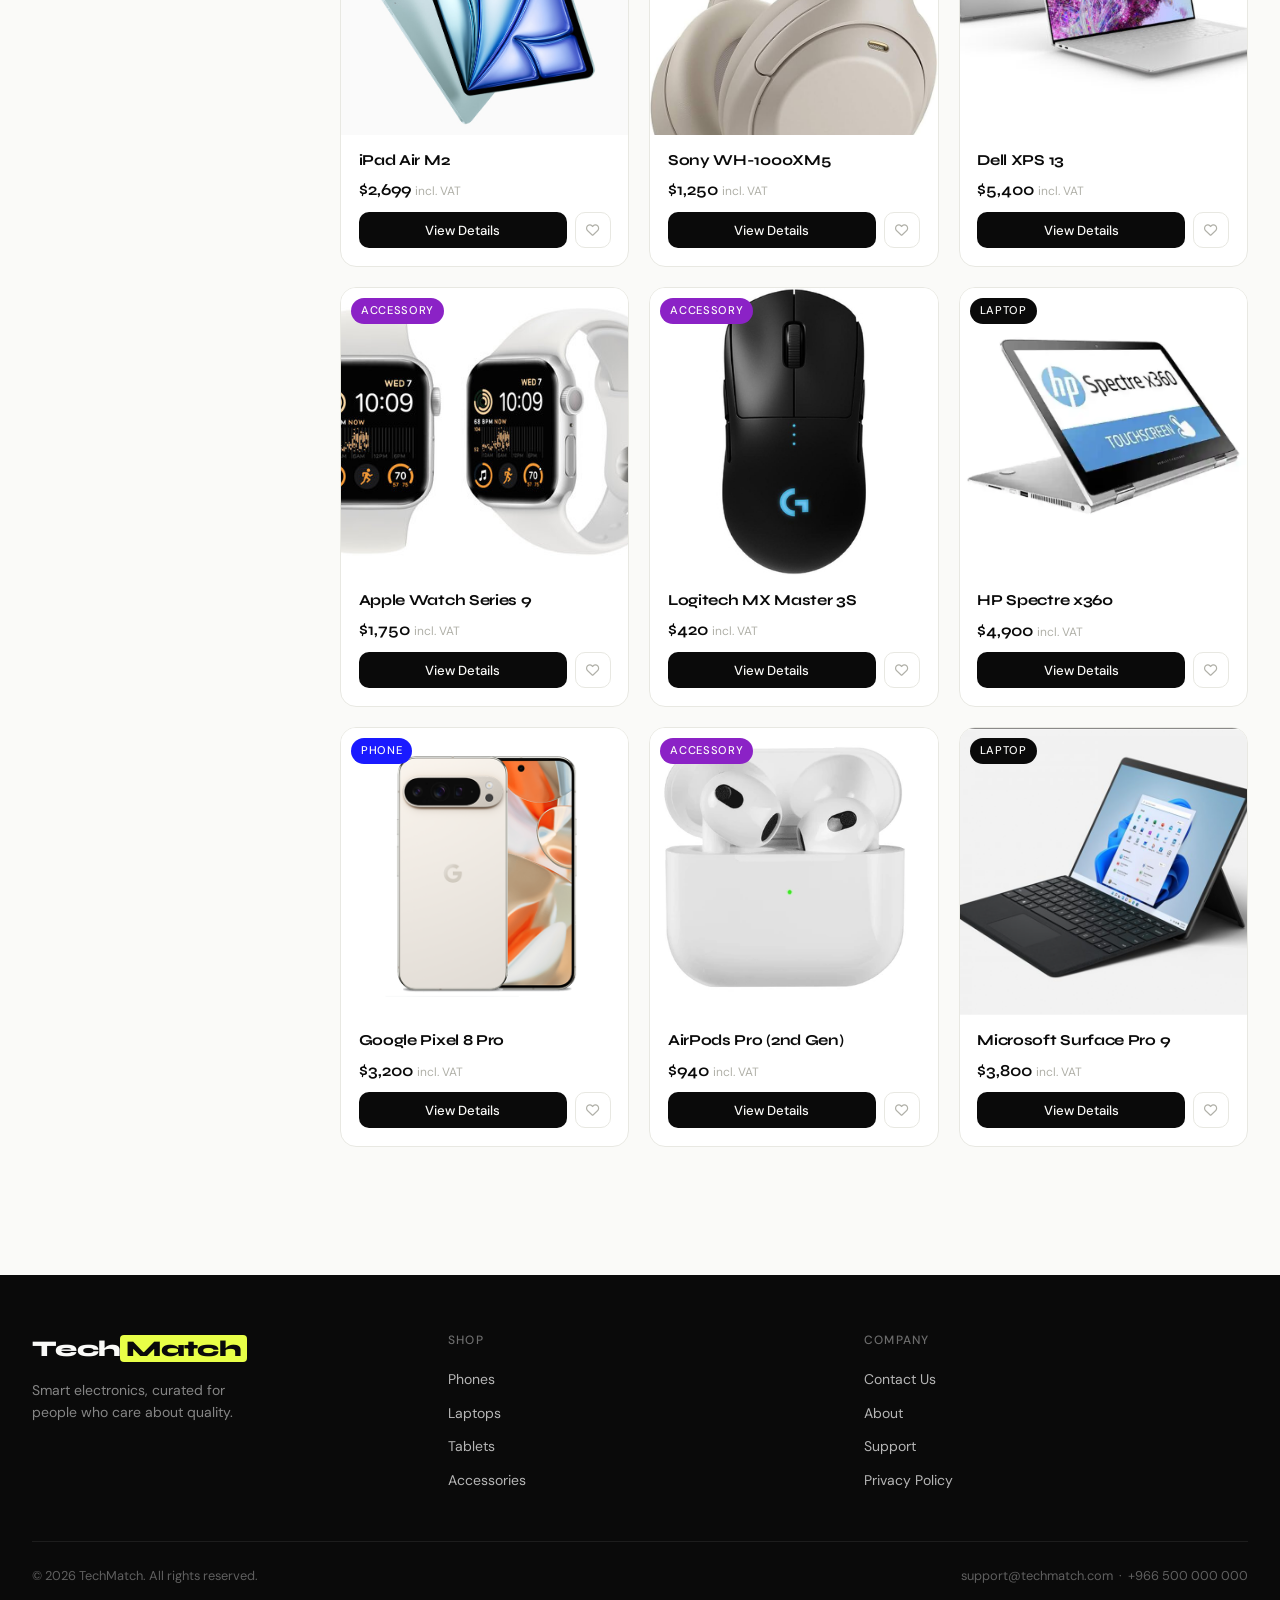
==== commit bdf72962: "Update navigation links and add account access" ====
--- a/index.html
+++ b/index.html
@@ -13,25 +13,22 @@
 
   <header>
     <nav class="navbar">
-      <div class="logo">Tech<span>Match</span></div>
+      <a href="index.html" class="logo">Tech<span>Match</span></a>
 
       <ul class="nav-links">
         <li><a href="index.html">Home</a></li>
         <li><a href="#products">Products</a></li>
         <li><a href="html/compare.html">Compare</a></li>
-        <li><a href="#">Categories</a></li>
         <li><a href="html/contact.html">Contact</a></li>
       </ul>
 
       <div class="nav-actions">
-  <a href="html/login.html" class="btn-nav btn-nav-outline">Login</a>
-  <a href="html/signup.html" class="btn-nav btn-nav-primary">Sign Up</a>
-
-  <a href="html/cart.html" class="cart-icon">
-    <i class="fa-solid fa-cart-shopping"></i>
-    <span class="cart-count">2</span>
-  </a>
-</div>
+        <a href="html/account.html" class="btn-nav btn-nav-outline">Account</a>
+        <a href="html/cart.html" class="cart-icon">
+          <i class="fa-solid fa-cart-shopping"></i>
+          <span class="cart-count">2</span>
+        </a>
+      </div>
     </nav>
   </header>
 
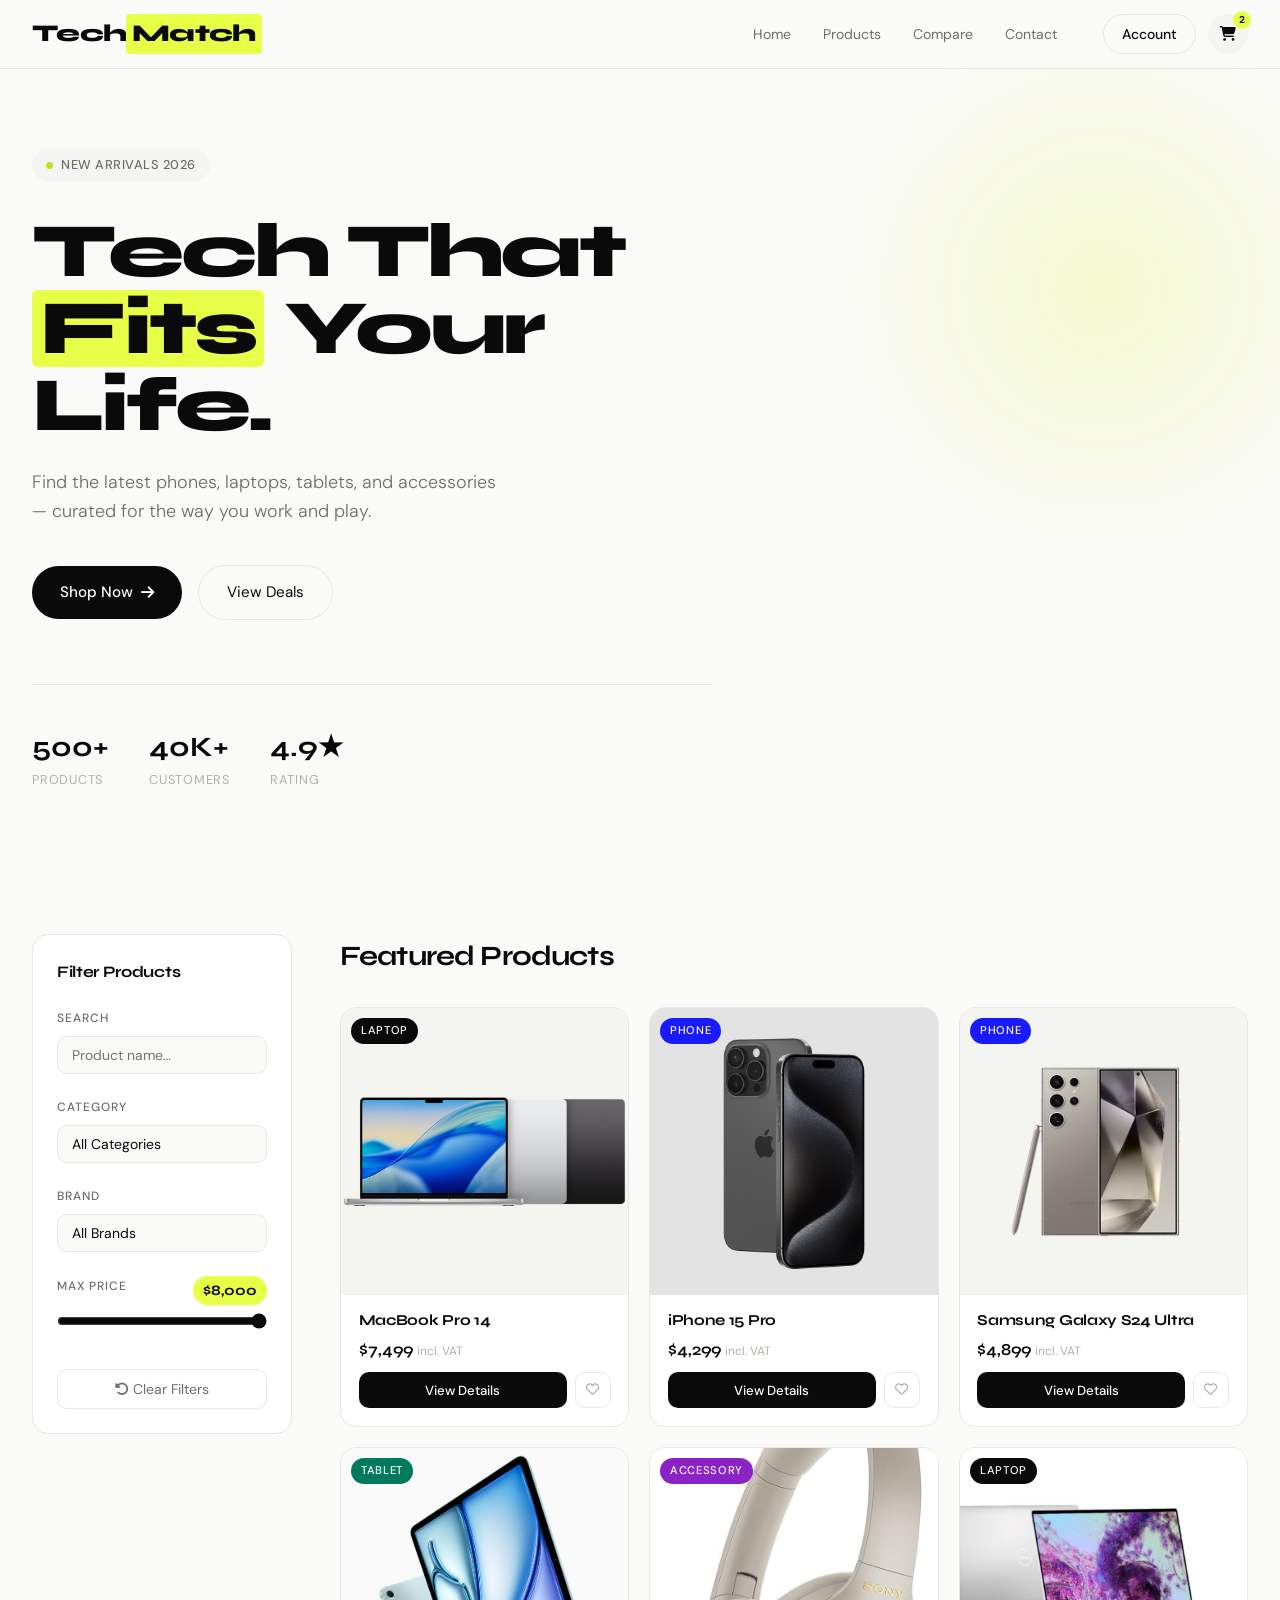
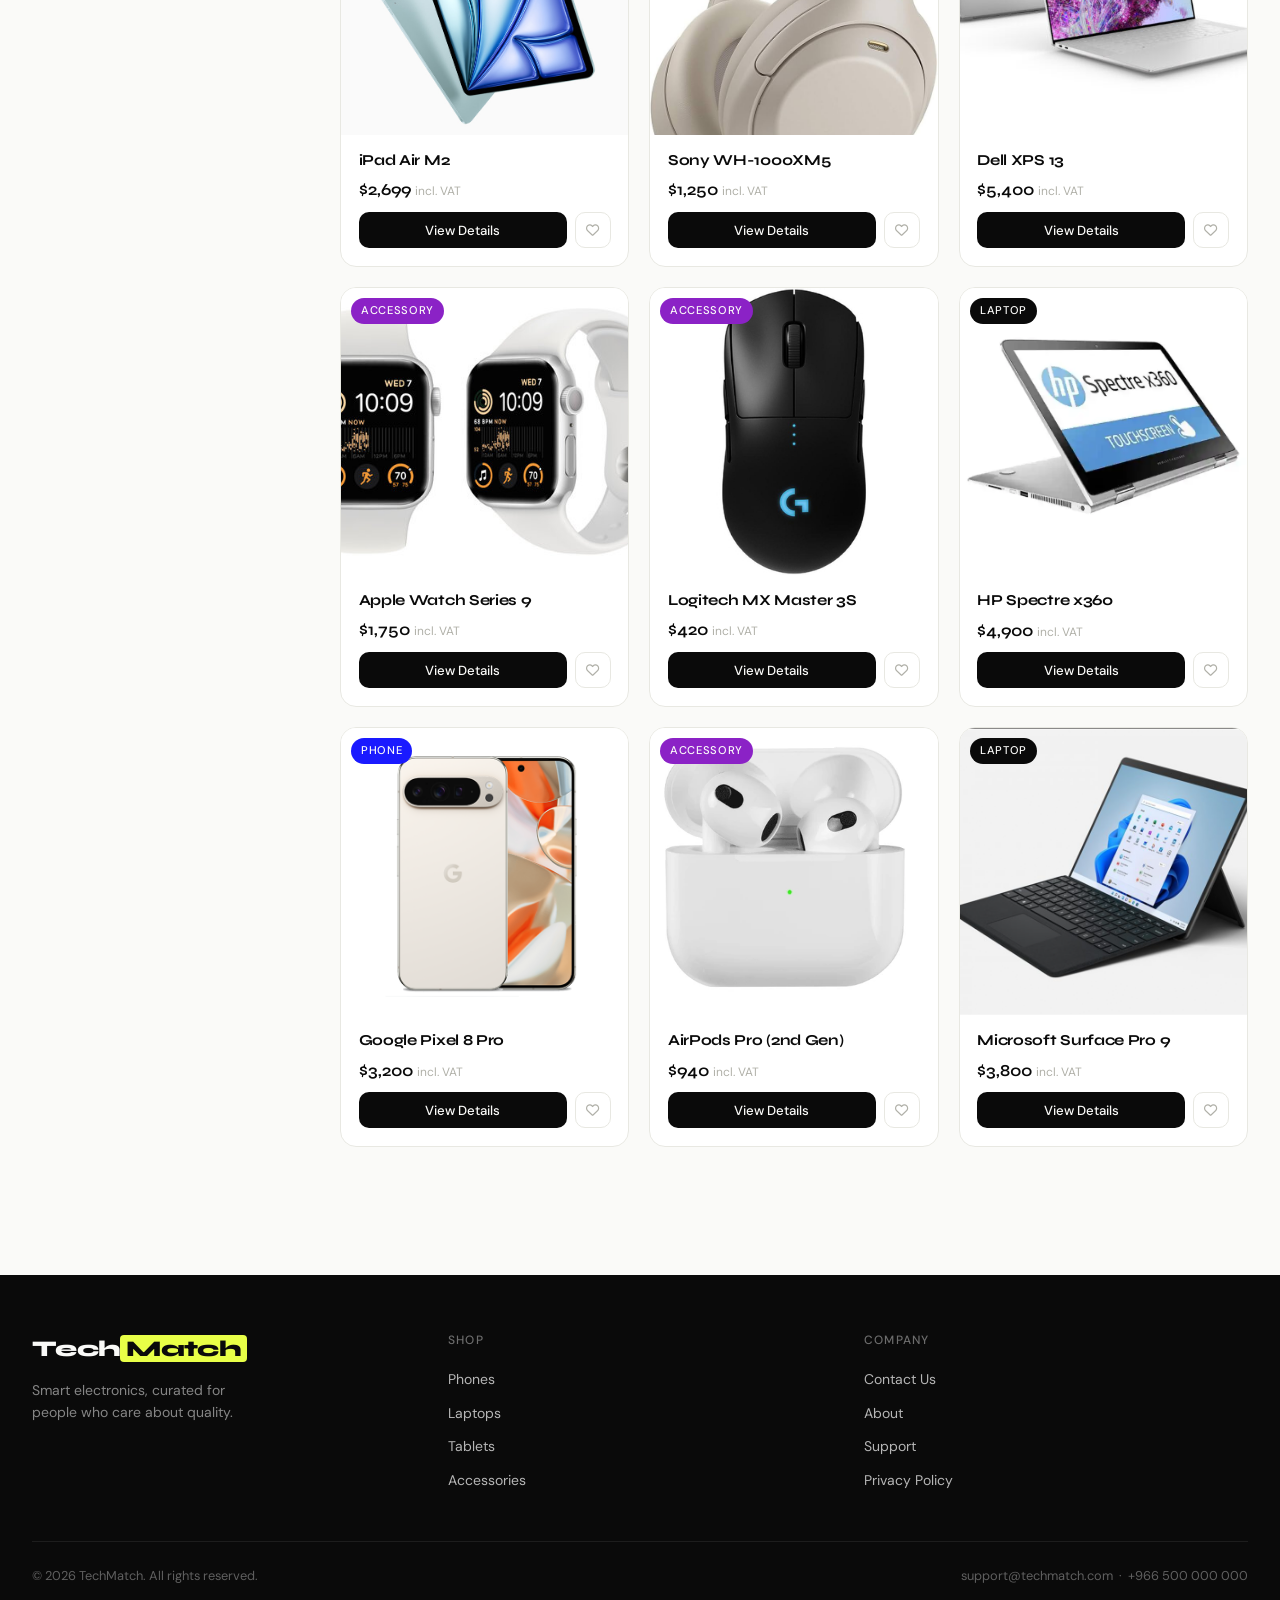
==== commit b34daa80: "Update index.html" ====
(no text change in the page or its own stylesheets)
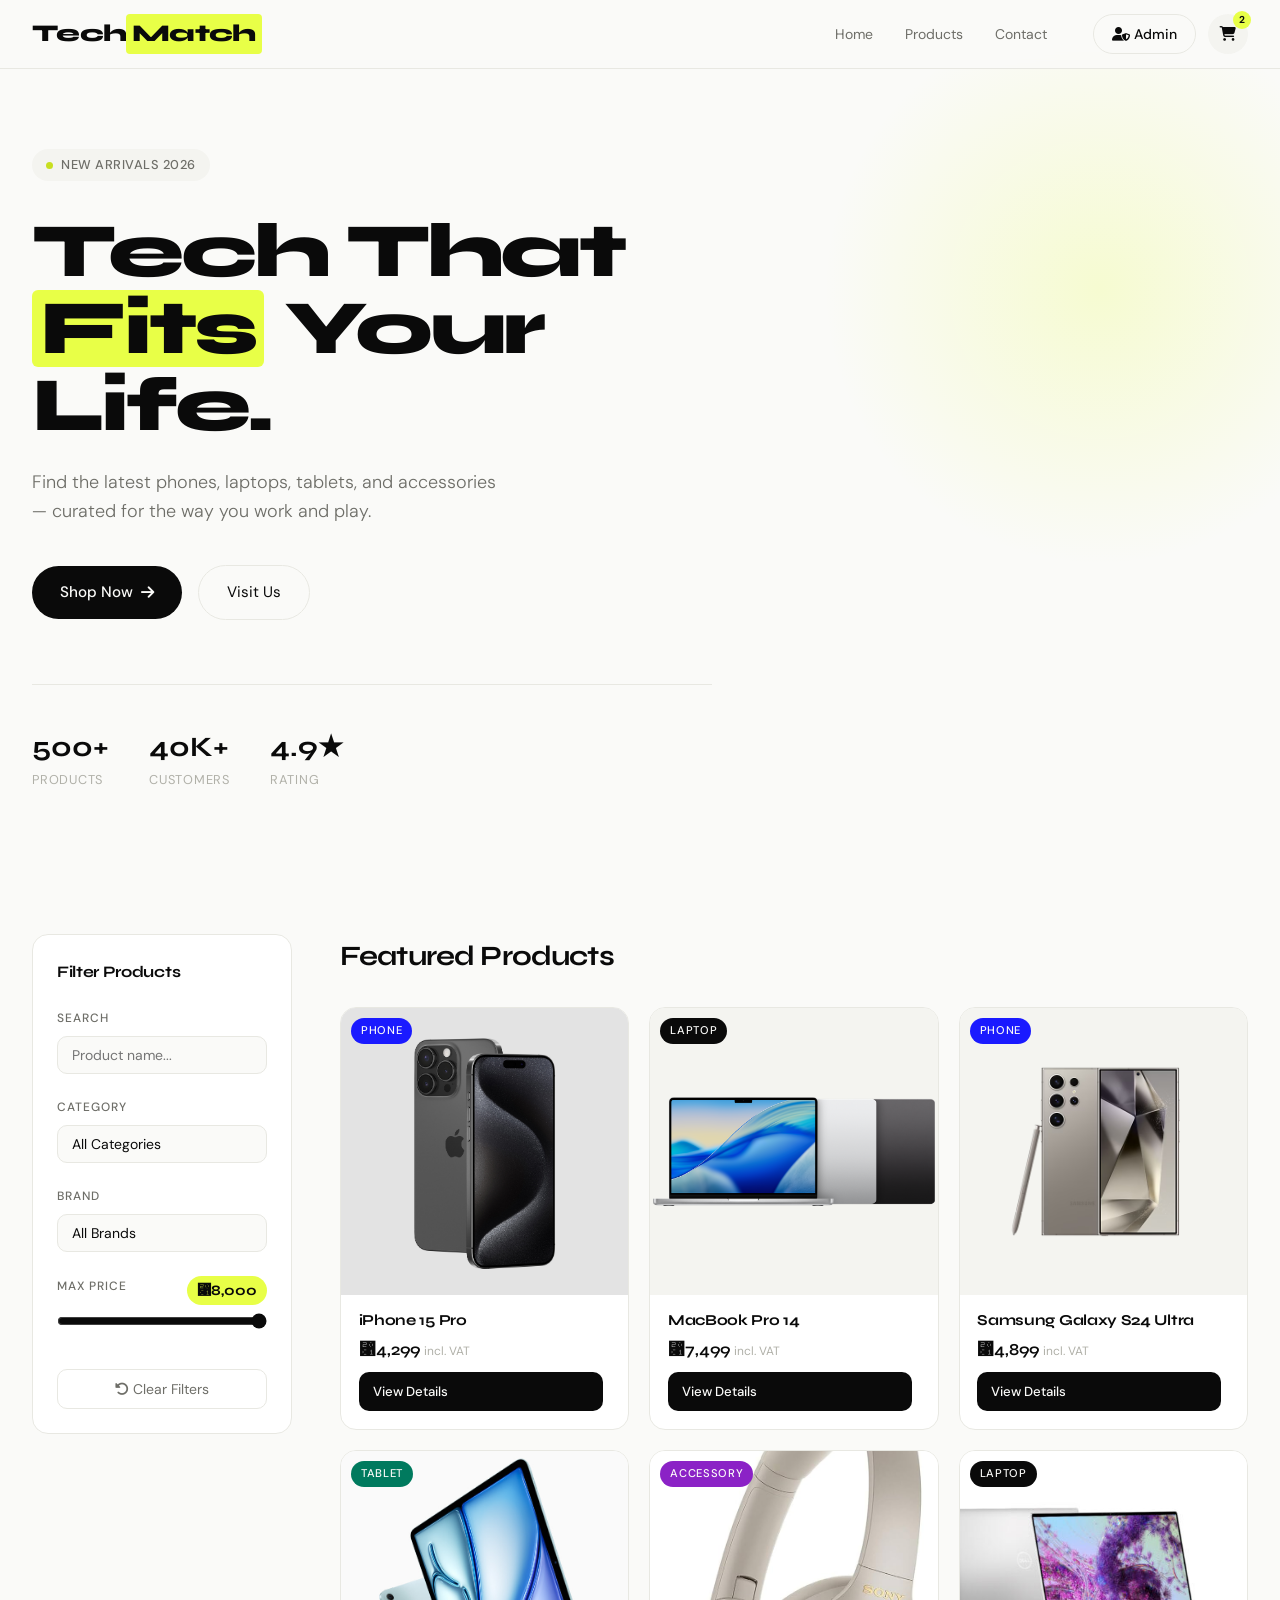
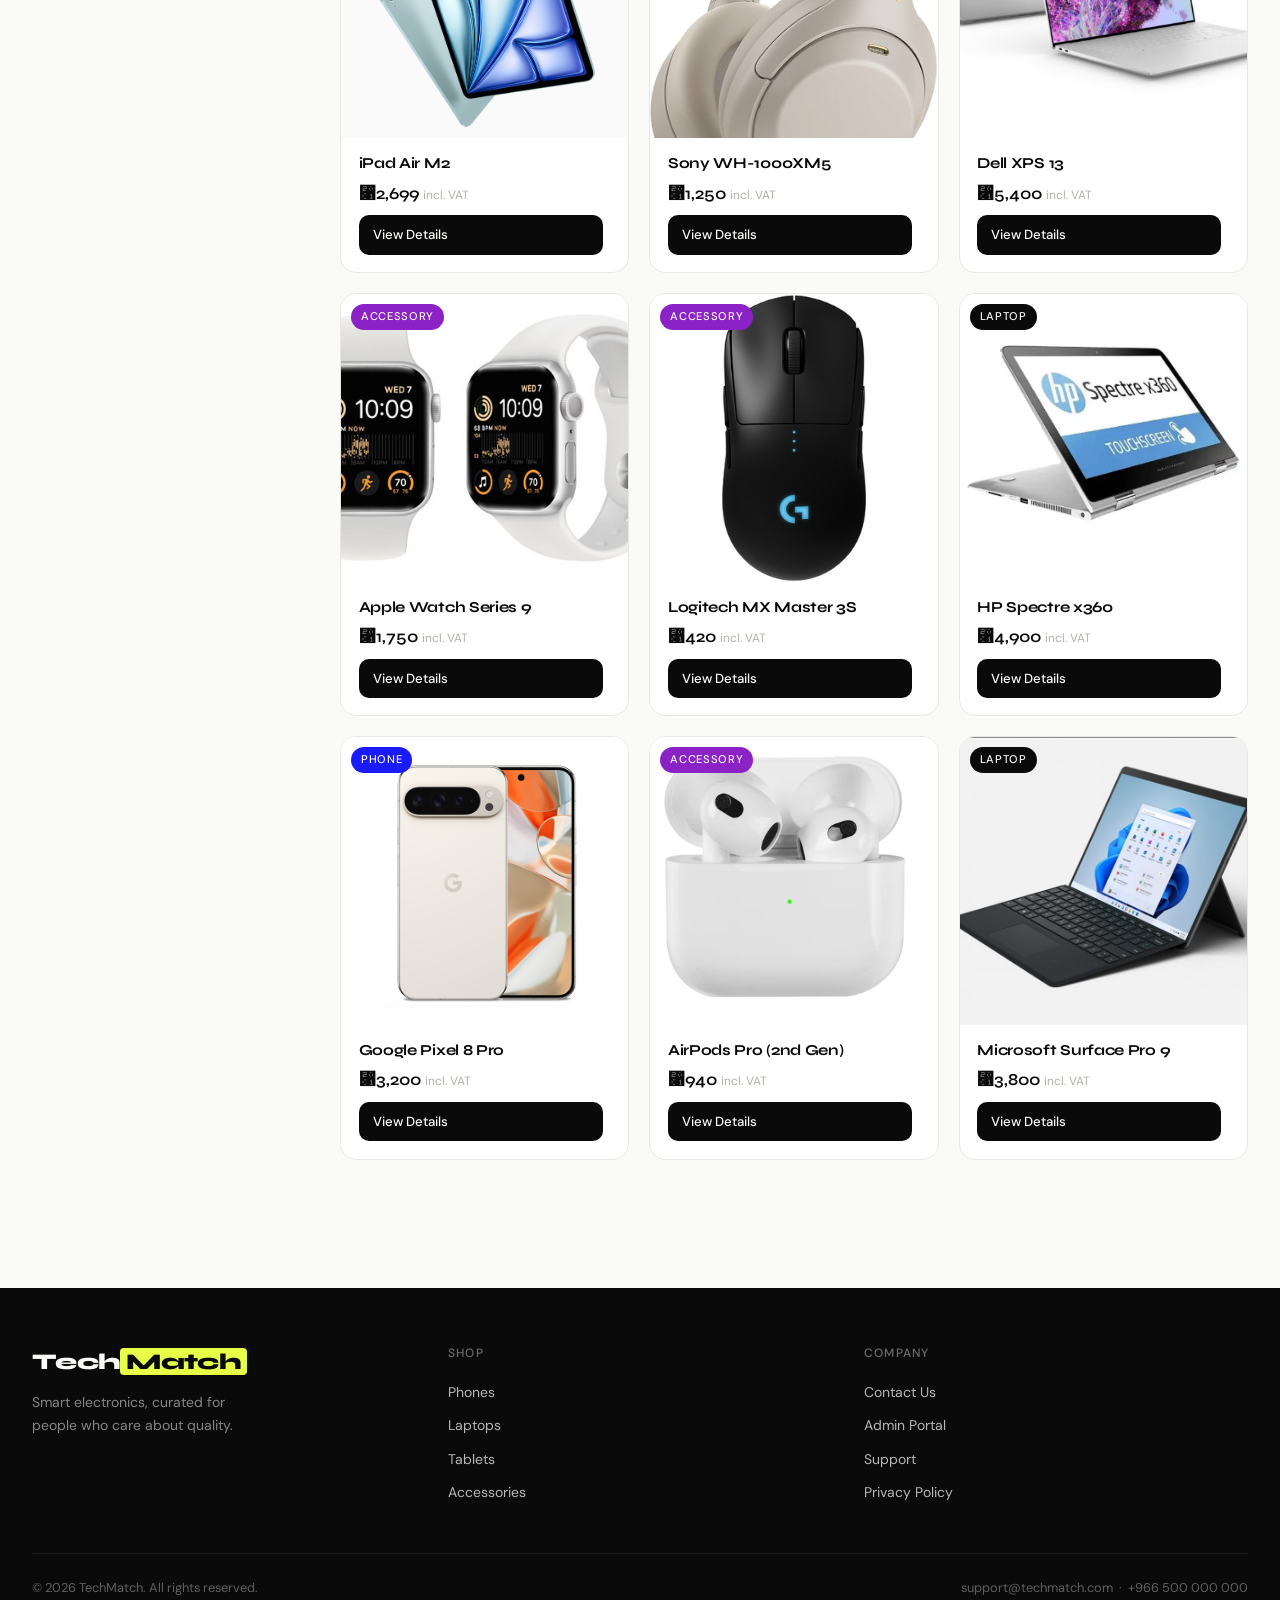
==== commit a9fa7d0b: "Refactor index.html for improved layout and links Refactor HTML structure and links for better organ" ====
--- a/index.html
+++ b/index.html
@@ -1,16 +1,21 @@
 <!DOCTYPE html>
 <html lang="en">
+
 <head>
   <meta charset="UTF-8" />
   <meta name="viewport" content="width=device-width, initial-scale=1.0" />
   <title>TechMatch — Smart Electronics Store</title>
 
   <link rel="stylesheet" href="https://cdnjs.cloudflare.com/ajax/libs/font-awesome/6.5.0/css/all.min.css" />
-  <link href="https://fonts.googleapis.com/css2?family=Syne:wght@400;600;700;800&family=DM+Sans:ital,wght@0,300;0,400;0,500;1,300&display=swap" rel="stylesheet" />
+  <link
+    href="https://fonts.googleapis.com/css2?family=Syne:wght@400;600;700;800&family=DM+Sans:ital,wght@0,300;0,400;0,500;1,300&display=swap"
+    rel="stylesheet" />
   <link rel="stylesheet" href="css/index.css" />
 </head>
+
 <body>
 
+  <!-- ===== NAVBAR ===== -->
   <header>
     <nav class="navbar">
       <a href="index.html" class="logo">Tech<span>Match</span></a>
@@ -18,13 +23,14 @@
       <ul class="nav-links">
         <li><a href="index.html">Home</a></li>
         <li><a href="#products">Products</a></li>
-        <li><a href="html/compare.html">Compare</a></li>
         <li><a href="html/contact.html">Contact</a></li>
       </ul>
 
       <div class="nav-actions">
-        <a href="html/account.html" class="btn-nav btn-nav-outline">Account</a>
-        <a href="html/cart.html" class="cart-icon">
+        <a href="html/admin_login.html" class="btn-nav btn-nav-outline">
+          <i class="fa-solid fa-user-shield"></i> Admin
+        </a>
+        <a href="html/cart.html" class="cart-icon" aria-label="Shopping Cart">
           <i class="fa-solid fa-cart-shopping"></i>
           <span class="cart-count">2</span>
         </a>
@@ -32,6 +38,7 @@
     </nav>
   </header>
 
+  <!-- ===== HERO ===== -->
   <section class="hero">
     <div class="hero-content">
       <div class="hero-eyebrow"><span></span> New Arrivals 2026</div>
@@ -42,8 +49,8 @@
         <a href="#products" class="btn-primary">
           Shop Now <i class="fa-solid fa-arrow-right"></i>
         </a>
-        <a href="#" class="btn-secondary">
-          View Deals
+        <a href="html/contact.html" class="btn-secondary">
+          Visit Us
         </a>
       </div>
 
@@ -64,239 +71,260 @@
     </div>
   </section>
 
+  <!-- ===== PRODUCTS SECTION ===== -->
   <main class="container" id="products">
+
     <aside class="sidebar" aria-label="Product filters">
       <h2>Filter Products</h2>
 
-      <div class="filter-group">
-        <label for="search">Search</label>
-        <input type="text" id="search" placeholder="Product name…" />
-      </div>
-
-      <div class="filter-group">
-        <label for="category">Category</label>
-        <select id="category">
-          <option value="all">All Categories</option>
-          <option value="phone">Phones</option>
-          <option value="laptop">Laptops</option>
-          <option value="tablet">Tablets</option>
-          <option value="accessory">Accessories</option>
-        </select>
-      </div>
-      <div class="filter-group">
-  <label for="brand">Brand</label>
-  <select id="brand">
-    <option>All Brands</option>
-    <option>Apple</option>
-    <option>Samsung</option>
-    <option>Huawei</option>
-    <option>Sony</option>
-    <option>Dell</option>
-    <option>Lenovo</option>
-  </select>
-</div>
-      <div class="filter-group">
-        <div class="price-display">
-          <label for="price">Max Price</label>
-          <span class="price-badge" id="priceValue">$8,000</span>
-        </div>
-        <input type="range" id="price" min="100" max="8000" value="8000" step="100" />
-      </div>
-
-      <button class="clear-btn" id="clearFilters">
-        <i class="fa-solid fa-rotate-left"></i> Clear Filters
-      </button>
+      <form action="#products" method="get">
+        <div class="filter-group">
+          <label for="search">Search</label>
+          <input type="text" id="search" name="q" placeholder="Product name..." />
+        </div>
+
+        <div class="filter-group">
+          <label for="category">Category</label>
+          <select id="category" name="category">
+            <option value="all">All Categories</option>
+            <option value="phone">Phones</option>
+            <option value="laptop">Laptops</option>
+            <option value="tablet">Tablets</option>
+            <option value="accessory">Accessories</option>
+          </select>
+        </div>
+
+        <div class="filter-group">
+          <label for="brand">Brand</label>
+          <select id="brand" name="brand">
+            <option value="all">All Brands</option>
+            <option value="apple">Apple</option>
+            <option value="samsung">Samsung</option>
+            <option value="sony">Sony</option>
+            <option value="dell">Dell</option>
+            <option value="hp">HP</option>
+            <option value="google">Google</option>
+            <option value="microsoft">Microsoft</option>
+            <option value="logitech">Logitech</option>
+          </select>
+        </div>
+
+        <div class="filter-group">
+          <div class="price-display">
+            <label for="price">Max Price</label>
+            <span class="price-badge">⃁8,000</span>
+          </div>
+          <input type="range" id="price" name="price" min="100" max="8000" value="8000" step="100" />
+        </div>
+
+        <button type="reset" class="clear-btn">
+          <i class="fa-solid fa-rotate-left"></i> Clear Filters
+        </button>
+      </form>
     </aside>
 
     <section class="products-section">
       <h2>Featured Products</h2>
 
-      <div class="products-grid" id="productsGrid">
-
-        <article class="product-card" data-category="laptop" data-price="7499" data-id="macbook-pro-14">
-          <div class="product-img-wrap">
-            <img src="images/products/macpro.jpg" alt="MacBook Pro 14" />
-            <span class="product-badge laptop">Laptop</span>
-          </div>
-          <div class="product-info">
-            <h3>MacBook Pro 14</h3>
-            <p class="price">$7,499 <small>incl. VAT</small></p>
-            <div class="product-actions">
-              <button class="btn-view" onclick="goToProduct('macbook-pro-14')">View Details</button>
-              <button class="btn-wishlist" aria-label="Add to wishlist"><i class="fa-regular fa-heart"></i></button>
-            </div>
-          </div>
-        </article>
-
-        <article class="product-card" data-category="phone" data-price="4299" data-id="iphone-15-pro">
-          <div class="product-img-wrap">
-            <img src="images/products/iphone15.jpg" alt="iPhone 15 Pro" />
-            <span class="product-badge phone">Phone</span>
-          </div>
-          <div class="product-info">
-            <h3>iPhone 15 Pro</h3>
-            <p class="price">$4,299 <small>incl. VAT</small></p>
-            <div class="product-actions">
-              <button class="btn-view" onclick="goToProduct('iphone-15-pro')">View Details</button>
-              <button class="btn-wishlist" aria-label="Add to wishlist"><i class="fa-regular fa-heart"></i></button>
-            </div>
-          </div>
-        </article>
-
-        <article class="product-card" data-category="phone" data-price="4899" data-id="samsung-s24-ultra">
-          <div class="product-img-wrap">
-            <img src="images/products/s24u.jpg" alt="Samsung Galaxy S24 Ultra" />
-            <span class="product-badge phone">Phone</span>
-          </div>
-          <div class="product-info">
-            <h3>Samsung Galaxy S24 Ultra</h3>
-            <p class="price">$4,899 <small>incl. VAT</small></p>
-            <div class="product-actions">
-              <button class="btn-view" onclick="goToProduct('samsung-s24-ultra')">View Details</button>
-              <button class="btn-wishlist" aria-label="Add to wishlist"><i class="fa-regular fa-heart"></i></button>
-            </div>
-          </div>
-        </article>
-
-        <article class="product-card" data-category="tablet" data-price="2699" data-id="ipad-air-m2">
-          <div class="product-img-wrap">
-            <img src="images/products/ipadair.jpg" alt="iPad Air M2" />
-            <span class="product-badge tablet">Tablet</span>
-          </div>
-          <div class="product-info">
-            <h3>iPad Air M2</h3>
-            <p class="price">$2,699 <small>incl. VAT</small></p>
-            <div class="product-actions">
-              <button class="btn-view" onclick="goToProduct('ipad-air-m2')">View Details</button>
-              <button class="btn-wishlist" aria-label="Add to wishlist"><i class="fa-regular fa-heart"></i></button>
-            </div>
-          </div>
-        </article>
-
-        <article class="product-card" data-category="accessory" data-price="1250" data-id="sony-wh1000xm5">
-          <div class="product-img-wrap">
-            <img src="images/products/sonyh.jpg" alt="Sony WH-1000XM5" />
-            <span class="product-badge accessory">Accessory</span>
-          </div>
-          <div class="product-info">
-            <h3>Sony WH-1000XM5</h3>
-            <p class="price">$1,250 <small>incl. VAT</small></p>
-            <div class="product-actions">
-              <button class="btn-view" onclick="goToProduct('sony-wh1000xm5')">View Details</button>
-              <button class="btn-wishlist" aria-label="Add to wishlist"><i class="fa-regular fa-heart"></i></button>
-            </div>
-          </div>
-        </article>
-
-        <article class="product-card" data-category="laptop" data-price="5400" data-id="dell-xps-13">
-          <div class="product-img-wrap">
-            <img src="images/products/dellxps.jpg" alt="Dell XPS 13" />
-            <span class="product-badge laptop">Laptop</span>
-          </div>
-          <div class="product-info">
-            <h3>Dell XPS 13</h3>
-            <p class="price">$5,400 <small>incl. VAT</small></p>
-            <div class="product-actions">
-              <button class="btn-view" onclick="goToProduct('dell-xps-13')">View Details</button>
-              <button class="btn-wishlist" aria-label="Add to wishlist"><i class="fa-regular fa-heart"></i></button>
-            </div>
-          </div>
-        </article>
-
-        <article class="product-card" data-category="accessory" data-price="1750" data-id="apple-watch-s9">
-          <div class="product-img-wrap">
-            <img src="images/products/watch9.jpg" alt="Apple Watch Series 9" />
-            <span class="product-badge accessory">Accessory</span>
-          </div>
-          <div class="product-info">
-            <h3>Apple Watch Series 9</h3>
-            <p class="price">$1,750 <small>incl. VAT</small></p>
-            <div class="product-actions">
-              <button class="btn-view" onclick="goToProduct('apple-watch-s9')">View Details</button>
-              <button class="btn-wishlist" aria-label="Add to wishlist"><i class="fa-regular fa-heart"></i></button>
-            </div>
-          </div>
-        </article>
-
-        <article class="product-card" data-category="accessory" data-price="420" data-id="logitech-mx-master">
-          <div class="product-img-wrap">
-            <img src="images/products/logimouse.jpg" alt="Logitech MX Master 3S" />
-            <span class="product-badge accessory">Accessory</span>
-          </div>
-          <div class="product-info">
-            <h3>Logitech MX Master 3S</h3>
-            <p class="price">$420 <small>incl. VAT</small></p>
-            <div class="product-actions">
-              <button class="btn-view" onclick="goToProduct('logitech-mx-master')">View Details</button>
-              <button class="btn-wishlist" aria-label="Add to wishlist"><i class="fa-regular fa-heart"></i></button>
-            </div>
-          </div>
-        </article>
-
-        <article class="product-card" data-category="laptop" data-price="4900" data-id="hp-spectre-x360">
-          <div class="product-img-wrap">
-            <img src="images/products/hpspectre.jpg" alt="HP Spectre x360" />
-            <span class="product-badge laptop">Laptop</span>
-          </div>
-          <div class="product-info">
-            <h3>HP Spectre x360</h3>
-            <p class="price">$4,900 <small>incl. VAT</small></p>
-            <div class="product-actions">
-              <button class="btn-view" onclick="goToProduct('hp-spectre-x360')">View Details</button>
-              <button class="btn-wishlist" aria-label="Add to wishlist"><i class="fa-regular fa-heart"></i></button>
-            </div>
-          </div>
-        </article>
-
-        <article class="product-card" data-category="phone" data-price="3200" data-id="google-pixel-8-pro">
-          <div class="product-img-wrap">
-            <img src="images/products/pixel8.jpg" alt="Google Pixel 8 Pro" />
-            <span class="product-badge phone">Phone</span>
-          </div>
-          <div class="product-info">
-            <h3>Google Pixel 8 Pro</h3>
-            <p class="price">$3,200 <small>incl. VAT</small></p>
-            <div class="product-actions">
-              <button class="btn-view" onclick="goToProduct('google-pixel-8-pro')">View Details</button>
-              <button class="btn-wishlist" aria-label="Add to wishlist"><i class="fa-regular fa-heart"></i></button>
-            </div>
-          </div>
-        </article>
-
-        <article class="product-card" data-category="accessory" data-price="940" data-id="airpods-pro-2">
-          <div class="product-img-wrap">
-            <img src="images/products/airpods.jpg" alt="AirPods Pro 2nd Gen" />
-            <span class="product-badge accessory">Accessory</span>
-          </div>
-          <div class="product-info">
-            <h3>AirPods Pro (2nd Gen)</h3>
-            <p class="price">$940 <small>incl. VAT</small></p>
-            <div class="product-actions">
-              <button class="btn-view" onclick="goToProduct('airpods-pro-2')">View Details</button>
-              <button class="btn-wishlist" aria-label="Add to wishlist"><i class="fa-regular fa-heart"></i></button>
-            </div>
-          </div>
-        </article>
-
-        <article class="product-card" data-category="laptop" data-price="3800" data-id="surface-pro-9">
-          <div class="product-img-wrap">
-            <img src="images/products/surface.jpg" alt="Microsoft Surface Pro 9" />
-            <span class="product-badge laptop">Laptop</span>
-          </div>
-          <div class="product-info">
-            <h3>Microsoft Surface Pro 9</h3>
-            <p class="price">$3,800 <small>incl. VAT</small></p>
-            <div class="product-actions">
-              <button class="btn-view" onclick="goToProduct('surface-pro-9')">View Details</button>
-              <button class="btn-wishlist" aria-label="Add to wishlist"><i class="fa-regular fa-heart"></i></button>
-            </div>
-          </div>
+      <div class="products-grid">
+
+        <article class="product-card">
+          <a href="html/product.html" style="text-decoration:none; color:inherit; display:contents;">
+            <div class="product-img-wrap">
+              <img src="images/products/iphone15.jpg" alt="iPhone 15 Pro" />
+              <span class="product-badge phone">Phone</span>
+            </div>
+            <div class="product-info">
+              <h3>iPhone 15 Pro</h3>
+              <p class="price">⃁4,299 <small>incl. VAT</small></p>
+              <div class="product-actions">
+                <span class="btn-view">View Details</span>
+              </div>
+            </div>
+          </a>
+        </article>
+
+        <article class="product-card">
+          <a href="html/product.html" style="text-decoration:none; color:inherit; display:contents;">
+            <div class="product-img-wrap">
+              <img src="images/products/macpro.jpg" alt="MacBook Pro 14" />
+              <span class="product-badge laptop">Laptop</span>
+            </div>
+            <div class="product-info">
+              <h3>MacBook Pro 14</h3>
+              <p class="price">⃁7,499 <small>incl. VAT</small></p>
+              <div class="product-actions">
+                <span class="btn-view">View Details</span>
+              </div>
+            </div>
+          </a>
+        </article>
+
+        <article class="product-card">
+          <a href="html/product.html" style="text-decoration:none; color:inherit; display:contents;">
+            <div class="product-img-wrap">
+              <img src="images/products/s24u.jpg" alt="Samsung Galaxy S24 Ultra" />
+              <span class="product-badge phone">Phone</span>
+            </div>
+            <div class="product-info">
+              <h3>Samsung Galaxy S24 Ultra</h3>
+              <p class="price">⃁4,899 <small>incl. VAT</small></p>
+              <div class="product-actions">
+                <span class="btn-view">View Details</span>
+              </div>
+            </div>
+          </a>
+        </article>
+
+        <article class="product-card">
+          <a href="html/product.html" style="text-decoration:none; color:inherit; display:contents;">
+            <div class="product-img-wrap">
+              <img src="images/products/ipadair.jpg" alt="iPad Air M2" />
+              <span class="product-badge tablet">Tablet</span>
+            </div>
+            <div class="product-info">
+              <h3>iPad Air M2</h3>
+              <p class="price">⃁2,699 <small>incl. VAT</small></p>
+              <div class="product-actions">
+                <span class="btn-view">View Details</span>
+              </div>
+            </div>
+          </a>
+        </article>
+
+        <article class="product-card">
+          <a href="html/product.html" style="text-decoration:none; color:inherit; display:contents;">
+            <div class="product-img-wrap">
+              <img src="images/products/sonyh.jpg" alt="Sony WH-1000XM5" />
+              <span class="product-badge accessory">Accessory</span>
+            </div>
+            <div class="product-info">
+              <h3>Sony WH-1000XM5</h3>
+              <p class="price">⃁1,250 <small>incl. VAT</small></p>
+              <div class="product-actions">
+                <span class="btn-view">View Details</span>
+              </div>
+            </div>
+          </a>
+        </article>
+
+        <article class="product-card">
+          <a href="html/product.html" style="text-decoration:none; color:inherit; display:contents;">
+            <div class="product-img-wrap">
+              <img src="images/products/dellxps.jpg" alt="Dell XPS 13" />
+              <span class="product-badge laptop">Laptop</span>
+            </div>
+            <div class="product-info">
+              <h3>Dell XPS 13</h3>
+              <p class="price">⃁5,400 <small>incl. VAT</small></p>
+              <div class="product-actions">
+                <span class="btn-view">View Details</span>
+              </div>
+            </div>
+          </a>
+        </article>
+
+        <article class="product-card">
+          <a href="html/product.html" style="text-decoration:none; color:inherit; display:contents;">
+            <div class="product-img-wrap">
+              <img src="images/products/watch9.jpg" alt="Apple Watch Series 9" />
+              <span class="product-badge accessory">Accessory</span>
+            </div>
+            <div class="product-info">
+              <h3>Apple Watch Series 9</h3>
+              <p class="price">⃁1,750 <small>incl. VAT</small></p>
+              <div class="product-actions">
+                <span class="btn-view">View Details</span>
+              </div>
+            </div>
+          </a>
+        </article>
+
+        <article class="product-card">
+          <a href="html/product.html" style="text-decoration:none; color:inherit; display:contents;">
+            <div class="product-img-wrap">
+              <img src="images/products/logimouse.jpg" alt="Logitech MX Master 3S" />
+              <span class="product-badge accessory">Accessory</span>
+            </div>
+            <div class="product-info">
+              <h3>Logitech MX Master 3S</h3>
+              <p class="price">⃁420 <small>incl. VAT</small></p>
+              <div class="product-actions">
+                <span class="btn-view">View Details</span>
+              </div>
+            </div>
+          </a>
+        </article>
+
+        <article class="product-card">
+          <a href="html/product.html" style="text-decoration:none; color:inherit; display:contents;">
+            <div class="product-img-wrap">
+              <img src="images/products/hpspectre.jpg" alt="HP Spectre x360" />
+              <span class="product-badge laptop">Laptop</span>
+            </div>
+            <div class="product-info">
+              <h3>HP Spectre x360</h3>
+              <p class="price">⃁4,900 <small>incl. VAT</small></p>
+              <div class="product-actions">
+                <span class="btn-view">View Details</span>
+              </div>
+            </div>
+          </a>
+        </article>
+
+        <article class="product-card">
+          <a href="html/product.html" style="text-decoration:none; color:inherit; display:contents;">
+            <div class="product-img-wrap">
+              <img src="images/products/pixel8.jpg" alt="Google Pixel 8 Pro" />
+              <span class="product-badge phone">Phone</span>
+            </div>
+            <div class="product-info">
+              <h3>Google Pixel 8 Pro</h3>
+              <p class="price">⃁3,200 <small>incl. VAT</small></p>
+              <div class="product-actions">
+                <span class="btn-view">View Details</span>
+              </div>
+            </div>
+          </a>
+        </article>
+
+        <article class="product-card">
+          <a href="html/product.html" style="text-decoration:none; color:inherit; display:contents;">
+            <div class="product-img-wrap">
+              <img src="images/products/airpods.jpg" alt="AirPods Pro 2nd Gen" />
+              <span class="product-badge accessory">Accessory</span>
+            </div>
+            <div class="product-info">
+              <h3>AirPods Pro (2nd Gen)</h3>
+              <p class="price">⃁940 <small>incl. VAT</small></p>
+              <div class="product-actions">
+                <span class="btn-view">View Details</span>
+              </div>
+            </div>
+          </a>
+        </article>
+
+        <article class="product-card">
+          <a href="html/product.html" style="text-decoration:none; color:inherit; display:contents;">
+            <div class="product-img-wrap">
+              <img src="images/products/surface.jpg" alt="Microsoft Surface Pro 9" />
+              <span class="product-badge laptop">Laptop</span>
+            </div>
+            <div class="product-info">
+              <h3>Microsoft Surface Pro 9</h3>
+              <p class="price">⃁3,800 <small>incl. VAT</small></p>
+              <div class="product-actions">
+                <span class="btn-view">View Details</span>
+              </div>
+            </div>
+          </a>
         </article>
 
       </div>
     </section>
   </main>
 
+  <!-- ===== FOOTER ===== -->
   <footer>
     <div class="footer-inner">
       <div class="footer-brand">
@@ -306,17 +334,17 @@
       <div class="footer-col">
         <h4>Shop</h4>
         <ul>
-          <li><a href="#">Phones</a></li>
-          <li><a href="#">Laptops</a></li>
-          <li><a href="#">Tablets</a></li>
-          <li><a href="#">Accessories</a></li>
+          <li><a href="#products">Phones</a></li>
+          <li><a href="#products">Laptops</a></li>
+          <li><a href="#products">Tablets</a></li>
+          <li><a href="#products">Accessories</a></li>
         </ul>
       </div>
       <div class="footer-col">
         <h4>Company</h4>
         <ul>
           <li><a href="html/contact.html">Contact Us</a></li>
-          <li><a href="#">About</a></li>
+          <li><a href="html/admin_login.html">Admin Portal</a></li>
           <li><a href="#">Support</a></li>
           <li><a href="#">Privacy Policy</a></li>
         </ul>
@@ -328,11 +356,6 @@
     </div>
   </footer>
 
-  <script src="js/index.js"></script>
-  <script>
-    function goToProduct(productId) {
-      window.location.href = 'html/product.html?id=' + productId;
-    }
-  </script>
 </body>
+
 </html>
